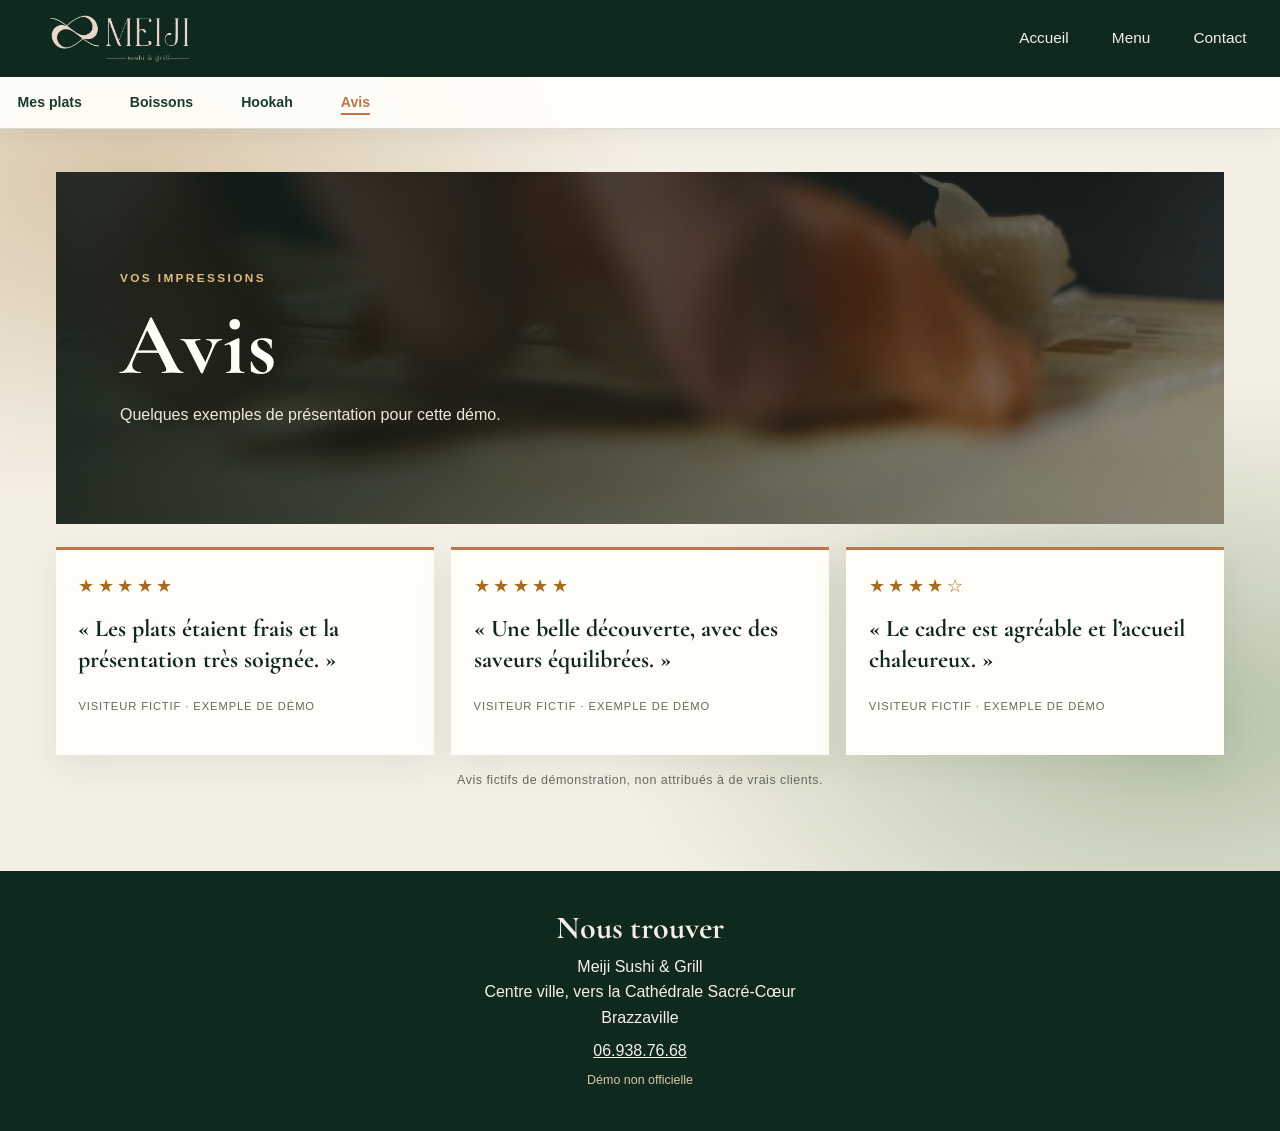
==== avis.html @ 59ed1500 "Réorganise le menu en pages mobiles" ====
<!doctype html>
<html lang="fr">
  <head>
    <meta charset="UTF-8" />
    <meta name="viewport" content="width=device-width, initial-scale=1.0" />
    <meta name="description" content="Exemples d’avis affichés sur la démo Meiji Sushi & Grill." />
    <meta name="robots" content="noindex, nofollow" />
    <title>
      Avis | Meiji Sushi &amp; Grill
    </title>
    <link rel="stylesheet" href="./assets/vendor/bootstrap.min.css" />
    <link rel="stylesheet" href="./css/style.css" />
  </head>
  <body>
    <header class="site-header">
      <a class="site-logo" href="./index.html" aria-label="Meiji Sushi &amp; Grill, accueil"><img src="./assets/img/meiji-logo.png" alt="Meiji Sushi &amp; Grill" /></a>
      <nav class="site-nav" aria-label="Navigation principale">
        <a href="./index.html">Accueil</a><a href="./menu.html" aria-current="page">Menu</a><a href="./index.html#contact">Contact</a>
      </nav>
    </header>
    <nav class="category-nav" aria-label="Rubriques du menu">
      <a href="./plats.html">Mes plats</a><a href="./boissons.html">Boissons</a><a href="./hookah.html">Hookah</a><a class="is-current" href="./avis.html" aria-current="page">Avis</a>
    </nav>
    <main class="page-shell">
      <header class="page-heading page-heading--reviews">
        <p class="eyebrow">
          Vos impressions
        </p>
        <h1>
          Avis
        </h1>
        <p>
          Quelques exemples de présentation pour cette démo.
        </p>
      </header>
      <section class="review-grid" aria-label="Exemples fictifs d’avis">
        <article class="review-card">
          <p class="review-stars" role="img" aria-label="5 étoiles sur 5">
            ★★★★★
          </p>
          <blockquote>
            « Les plats étaient frais et la présentation très soignée. »
          </blockquote>
          <p class="review-author">
            Visiteur fictif · Exemple de démo
          </p>
        </article>
        <article class="review-card">
          <p class="review-stars" role="img" aria-label="5 étoiles sur 5">
            ★★★★★
          </p>
          <blockquote>
            « Une belle découverte, avec des saveurs équilibrées. »
          </blockquote>
          <p class="review-author">
            Visiteur fictif · Exemple de démo
          </p>
        </article>
        <article class="review-card">
          <p class="review-stars" role="img" aria-label="4 étoiles sur 5">
            ★★★★☆
          </p>
          <blockquote>
            « Le cadre est agréable et l’accueil chaleureux. »
          </blockquote>
          <p class="review-author">
            Visiteur fictif · Exemple de démo
          </p>
        </article>
      </section>
      <p class="demo-note demo-note--center">
        Avis fictifs de démonstration, non attribués à de vrais clients.
      </p>
    </main>
    <footer class="site-footer">
      <div class="site-footer__content">
        <h2>
          Nous trouver
        </h2>
        <address>
          Meiji Sushi &amp; Grill<br />Centre ville, vers la Cathédrale Sacré-Cœur<br />Brazzaville
        </address>
        <p>
          <a href="tel:+242069387668">06.938.76.68</a>
        </p>
        <p class="site-footer__notice">
          Démo non officielle
        </p>
      </div>
    </footer>
  </body>
</html>
---- css/style.css ----
@font-face {
  font-family: "Cormorant Garamond";
  src: url("../assets/fonts/cormorant-garamond-latin-400-normal.woff2") format("woff2");
  font-style: normal;
  font-weight: 400;
  font-display: swap
}
@font-face {
  font-family: "Cormorant Garamond";
  src: url("../assets/fonts/cormorant-garamond-latin-700-normal.woff2") format("woff2");
  font-style: normal;
  font-weight: 700;
  font-display: swap
}
:root {
  --ink: #20241e;
  --forest: #183c2d;
  --forest-deep: #10291f;
  --cream: #f5f0e6;
  --paper: #fffdf8;
  --muted: #68695f;
  --copper: #bd754c;
  --line: #ded7c9
}
* {
  box-sizing: border-box
}
html {
  scroll-behavior: auto
}
body {
  margin: 0;
  color: var(--ink);
  background-color: var(--cream);
  background-image: radial-gradient(ellipse at 10% 20%,#d7c6aa 0,transparent 32%), radial-gradient(ellipse at 92% 80%,#b4c2a7 0,transparent 34%);
  background-attachment: fixed;
  font-family: Arial, sans-serif;
  line-height: 1.6
}
h1, h2, h3, p {
  margin: 0
}
h1, h2, h3 {
  font-family: "Cormorant Garamond", Georgia, serif;
  font-weight: 700;
  line-height: 1.05
}
h1 {
  font-size: clamp(2.8rem,10vw,5.5rem);
  letter-spacing: .015em
}
h2 {
  font-size: clamp(2rem,6vw,3.4rem)
}
h3 {
  font-size: clamp(1.55rem,4vw,2rem)
}
a {
  color: inherit
}
a:focus-visible, button:focus-visible {
  outline: 3px solid var(--copper);
  outline-offset: 4px
}
.site-header {
  display: flex;
  flex-direction: column;
  align-items: center;
  gap: .4rem;
  padding: .7rem 1rem;
  color: var(--cream);
  background: var(--forest-deep)
}
.site-logo {
  display: block;
  width: 9rem
}
.site-logo img {
  display: block;
  width: 100%;
  max-height: 3.2rem;
  object-fit: contain
}
.site-nav {
  display: flex;
  align-items: center;
  justify-content: center;
  gap: clamp(1rem,5vw,2.5rem)
}
.site-nav a {
  padding: .35rem .1rem;
  color: var(--cream);
  font-size: .9rem;
  text-decoration: none
}
.site-nav a:hover {
  color: #e1c28d
}
.category-nav {
  position: sticky;
  z-index: 20;
  top: 0;
  display: flex;
  gap: clamp(1.2rem,5vw,3rem);
  overflow-x: auto;
  padding: .9rem 1.1rem;
  border-bottom: 1px solid rgb(24 60 45 / 16%);
  background: rgb(255 253 248 / 96%);
  box-shadow: 0 7px 20px rgb(32 36 30 / 6%);
  scrollbar-width: thin
}
.category-nav a {
  flex: 0 0 auto;
  color: var(--forest);
  font-size: .88rem;
  font-weight: 700;
  text-decoration: none
}
.category-nav a:hover, .category-nav a.is-current {
  color: var(--copper);
  text-decoration: underline;
  text-decoration-thickness: 2px;
  text-underline-offset: .45em
}
.menu-home, .page-shell {
  width: min(76rem,100%);
  margin: auto;
  padding: 1.2rem 1rem 4rem
}
.menu-banner, .page-heading {
  position: relative;
  isolation: isolate;
  display: flex;
  min-height: 19rem;
  flex-direction: column;
  align-items: flex-start;
  justify-content: center;
  overflow: hidden;
  padding: clamp(1.5rem,6vw,4rem);
  color: var(--paper);
  background: var(--forest-deep)
}
.menu-banner:before, .page-heading--photo:before, .page-heading--drinks:before, .page-heading--reviews:before {
  position: absolute;
  z-index: -2;
  inset: 0;
  content: "";
  background-image: url("../assets/img/hero-sushi-poster.jpg");
  background-position: center 53%;
  background-size: cover
}
.menu-banner:after, .page-heading:after {
  position: absolute;
  z-index: -1;
  inset: 0;
  content: "";
  background: linear-gradient(90deg,rgb(11 25 19 / 86%),rgb(11 25 19 / 30%))
}
.menu-banner h1, .page-heading h1 {
  margin-block: .3rem .65rem
}
.menu-banner>p:not(.eyebrow), .page-heading>p:not(.eyebrow) {
  max-width: 37rem;
  color: #f0e9dc
}
.eyebrow {
  color: #dfbb83;
  font-size: .74rem;
  font-weight: 700;
  letter-spacing: .2em;
  text-transform: uppercase
}
.menu-banner .eyebrow, .page-heading .eyebrow {
  margin-bottom: .4rem
}
.demo-note {
  margin-top: 1rem;
  color: #f0dfc4;
  font-size: .78rem;
  letter-spacing: .04em
}
.category-grid {
  margin-top: 1rem
}
.category-card {
  position: relative;
  display: flex;
  min-height: 18rem;
  isolation: isolate;
  align-items: flex-end;
  overflow: hidden;
  color: var(--paper);
  background: var(--forest);
  text-decoration: none
}
.category-card>img {
  position: absolute;
  z-index: -2;
  inset: 0;
  width: 100%;
  height: 100%;
  object-fit: cover
}
.category-card__shade {
  position: absolute;
  z-index: -1;
  inset: 0;
  background: linear-gradient(0deg,rgb(12 22 17 / 88%),rgb(12 22 17 / 4%) 82%)
}
.category-card__content {
  display: flex;
  width: 100%;
  flex-direction: column;
  align-items: flex-start;
  padding: 1.3rem
}
.category-card__content strong {
  margin: .1rem 0;
  font-family: "Cormorant Garamond", Georgia, serif;
  font-size: 2.4rem;
  line-height: 1.05
}
.category-card__content>span:not(.category-card__index):not(.category-card__link) {
  color: #eee8dc;
  font-size: .9rem
}
.category-card__index {
  color: #e6c694;
  font-size: .68rem;
  font-weight: 700;
  letter-spacing: .17em
}
.category-card__link {
  margin-top: .9rem;
  padding-bottom: .2rem;
  border-bottom: 1px solid #d8b97e;
  font-size: .82rem;
  font-weight: 700
}
.category-card--hookah {
  background: radial-gradient(ellipse at 80% 15%,#956747,transparent 39%), linear-gradient(135deg,#1b4331,#10251e)
}
.category-card--hookah:before {
  position: absolute;
  z-index: -1;
  right: .5rem;
  bottom: -5.5rem;
  color: rgb(255 255 255 / 8%);
  content: "M";
  font-family: "Cormorant Garamond", Georgia, serif;
  font-size: 24rem;
  line-height: 1
}
.category-card--avis {
  background: linear-gradient(140deg,#7d503a,#402c25 70%)
}
.category-card__rating {
  position: absolute;
  top: 1rem;
  right: 1.1rem;
  color: #e3c17f;
  font-size: 1.5rem;
  letter-spacing: .18em
}
.page-heading {
  min-height: 17rem;
  margin: 1.5rem 0 1rem
}
.page-heading--drinks:before {
  background-image: url("../assets/img/boissons/cocktail-soleil.jpg");
  background-position: center 45%
}
.page-heading--reviews:before {
  background-position: center 75%
}
.page-heading--hookah {
  background: radial-gradient(ellipse at 75% 20%,#8b654a,transparent 40%), linear-gradient(125deg,#173b2c,#10291f)
}
.page-heading--hookah:after {
  background: linear-gradient(90deg,rgb(11 25 19 / 42%),rgb(11 25 19 / 7%))
}
.subcat-nav {
  position: sticky;
  z-index: 10;
  top: 3.1rem;
  display: flex;
  gap: .65rem;
  overflow-x: auto;
  padding: .7rem 0;
  background: rgb(245 240 230 / 96%)
}
.subcat-nav a {
  flex: 0 0 auto;
  padding: .5rem .75rem;
  border: 1px solid var(--line);
  color: var(--forest);
  font-size: .84rem;
  text-decoration: none
}
.subcat-nav a:hover {
  border-color: var(--forest);
  background: var(--paper)
}
.menu-section {
  margin: 2.6rem 0 3.3rem;
  scroll-margin-top: 7rem
}
.section-heading {
  display: flex;
  align-items: flex-end;
  justify-content: space-between;
  gap: .8rem;
  margin-bottom: 1rem;
  padding-bottom: .75rem;
  border-bottom: 1px solid var(--line)
}
.section-heading h2 {
  color: var(--forest)
}
.section-heading .eyebrow {
  white-space: nowrap
}
.review-grid {
  display: grid;
  grid-template-columns: 1fr;
  gap: 1rem
}
.dish-card {
  min-width: 0;
  overflow: hidden;
  border: 1px solid rgb(57 62 49 / 15%);
  background: var(--paper);
  box-shadow: 0 10px 30px rgb(44 38 28 / 7%)
}
.dish-card__copy {
  padding: 1.1rem 1.15rem 1.25rem
}
.dish-card__kicker {
  margin-bottom: .45rem;
  color: var(--copper);
  font-size: .68rem;
  font-weight: 700;
  letter-spacing: .15em;
  text-transform: uppercase
}
.dish-card__title {
  display: flex;
  align-items: baseline;
  justify-content: space-between;
  gap: .6rem
}
.dish-card__title h2 {
  color: var(--forest);
  font-size: clamp(1.6rem,5vw,2.2rem)
}
.dish-card__title h3 {
  min-width: 0;
  color: var(--forest)
}
.price {
  flex: 0 0 auto;
  color: var(--copper);
  font-size: .76rem;
  font-weight: 700;
  text-align: right
}
.dish-card__copy>p:not(.dish-card__kicker) {
  margin-top: .55rem
}
.ingredients {
  color: var(--muted);
  font-size: .86rem
}
.dish-preview {
  position: relative;
  display: block;
  width: 100%;
  padding: 0;
  overflow: hidden;
  border: 0;
  background: #ddd9cf;
  cursor: pointer;
  text-align: left
}
.dish-preview img {
  display: block;
  width: 100%;
  height: clamp(16rem,66vw,25rem);
  object-fit: cover
}
.dish-preview>span {
  position: absolute;
  right: .9rem;
  bottom: .9rem;
  padding: .58rem .85rem;
  border: 1px solid rgb(255 255 255 / 72%);
  color: var(--ink);
  background: var(--paper);
  font-size: .8rem;
  font-weight: 700
}
model-viewer {
  display: block;
  width: 100%;
  height: clamp(18rem,66vw,25rem);
  background: #e8e8e0
}
.viewer-retour {
  margin: .8rem 1rem 0;
  padding: .5rem .75rem;
  border: 1px solid var(--forest);
  background: transparent;
  color: var(--forest);
  cursor: pointer
}
.drink-card .dish-preview img, .drink-card model-viewer {
  height: clamp(24rem,95vw,37rem);
  object-position: center 58%
}
.editorial-panel {
  position: relative;
  margin-top: 1.3rem;
  padding: clamp(1.5rem,6vw,3rem);
  border-left: 3px solid var(--copper);
  color: var(--paper);
  background: linear-gradient(120deg,var(--forest),var(--forest-deep))
}
.editorial-panel h2 {
  margin: .3rem 0 .6rem
}
.editorial-panel>p:not(.eyebrow):not(.demo-note) {
  max-width: 42rem;
  color: #eee8dc
}
.review-grid {
  margin-top: 1.4rem
}
.review-card {
  position: relative;
  min-height: 13rem;
  padding: 1.4rem;
  border-top: 3px solid var(--copper);
  background: var(--paper);
  box-shadow: 0 12px 32px rgb(44 38 28 / 8%)
}
.review-stars {
  margin-bottom: .8rem;
  color: #a86a20;
  font-size: 1.1rem;
  letter-spacing: .2em
}
.review-card blockquote {
  margin: 0;
  color: var(--forest-deep);
  font-family: "Cormorant Garamond", Georgia, serif;
  font-size: 1.5rem;
  font-weight: 700;
  line-height: 1.3
}
.review-author {
  margin-top: 1.4rem;
  color: var(--muted);
  font-size: .7rem;
  letter-spacing: .08em;
  text-transform: uppercase
}
.demo-note--center {
  color: var(--muted);
  text-align: center
}
.site-footer {
  margin-top: 1rem;
  padding: 2.5rem 1rem;
  color: var(--cream);
  background: var(--forest-deep);
  text-align: center
}
.site-footer__content {
  width: min(50rem,100%);
  margin-inline: auto
}
.site-footer h2 {
  margin-bottom: .6rem;
  font-size: 2rem
}
.site-footer address {
  font-style: normal
}
.site-footer p {
  margin-top: .45rem
}
.site-footer a {
  color: var(--cream)
}
.site-footer__notice {
  color: #d9c7a5;
  font-size: .78rem
}
[hidden] {
  display: none!important
}
@media(min-width:42rem) {
  .site-header {
    flex-direction: row;
    justify-content: space-between;
    padding: .8rem max(1.5rem,calc((100% - 76rem)/2))
  }
  .site-logo {
    width: 11rem
  }
  .site-nav a {
    font-size: .96rem
  }
  .menu-home, .page-shell {
    padding-inline: 1.5rem
  }
  .menu-banner {
    min-height: 23rem
  }
  .category-grid {
    margin-top: 1.1rem
  }
  .category-card {
    min-height: 21rem
  }
  .review-grid {
    grid-template-columns: repeat(2,minmax(0,1fr));
    gap: 1.1rem
  }
}
@media(min-width:68rem) {
  .category-card {
    min-height: 27rem
  }
  .review-grid {
    grid-template-columns: repeat(3,minmax(0,1fr))
  }
  .page-heading {
    min-height: 22rem
  }
}
@media(prefers-reduced-motion:reduce) {
  *, *: : before, *: : after {
    scroll-behavior: auto!important;
    transition-duration: .01ms!important
  }
}
/* Accueil avec photo et vidéo en plein écran */
.hero {
  position: relative;
  isolation: isolate;
  display: grid;
  min-height: clamp(34rem,82svh,56rem);
  place-items: center;
  overflow: hidden;
  color: var(--paper);
  background: #121510 url("../assets/img/hero-sushi-poster.jpg") center/cover;
  text-align: center
}
.hero__video, .hero__shade {
  position: absolute;
  z-index: -1;
  inset: 0;
  width: 100%;
  height: 100%
}
.hero__video {
  object-fit: cover
}
.hero__shade {
  z-index: 0;
  background: rgb(0 0 0 / 48%)
}
.hero__content {
  position: relative;
  z-index: 1;
  width: min(52rem,100%);
  padding: 3rem 1rem;
  text-shadow: 0 2px 16px rgb(0 0 0 / 45%)
}
.hero__eyebrow {
  margin-bottom: .5rem;
  font-size: clamp(.8rem,2vw,1.1rem);
  letter-spacing: .2em;
  text-transform: uppercase
}
.hero h1 {
  line-height: 0
}
.hero h1 img {
  display: block;
  width: clamp(18rem,56vw,36rem);
  max-width: 100%;
  height: auto;
  margin-inline: auto
}
.hero__subtitle {
  margin-top: .5rem;
  font-size: clamp(1.2rem,3vw,2rem);
  letter-spacing: .2em;
  text-transform: uppercase
}
.hero__actions {
  display: flex;
  flex-wrap: wrap;
  justify-content: center;
  gap: .6rem;
  margin-top: 2.2rem
}
.hero__button {
  display: inline-flex;
  min-height: 3.25rem;
  align-items: center;
  justify-content: center;
  padding: .75rem clamp(1rem,3vw,2rem);
  border: 1px solid var(--paper);
  border-radius: .2rem;
  font-weight: 700;
  letter-spacing: .06em;
  text-decoration: none;
  text-transform: uppercase
}
.hero__button--primary {
  color: var(--ink);
  background: var(--paper)
}
.hero__button--secondary {
  color: var(--paper);
  background: rgb(0 0 0 / 18%)
}
.hero a:focus-visible, .site-header a:focus-visible, .site-footer a:focus-visible {
  outline-color: var(--paper)
}
@media(prefers-reduced-motion:reduce) {
  .hero__video {
    display: none
  }
}
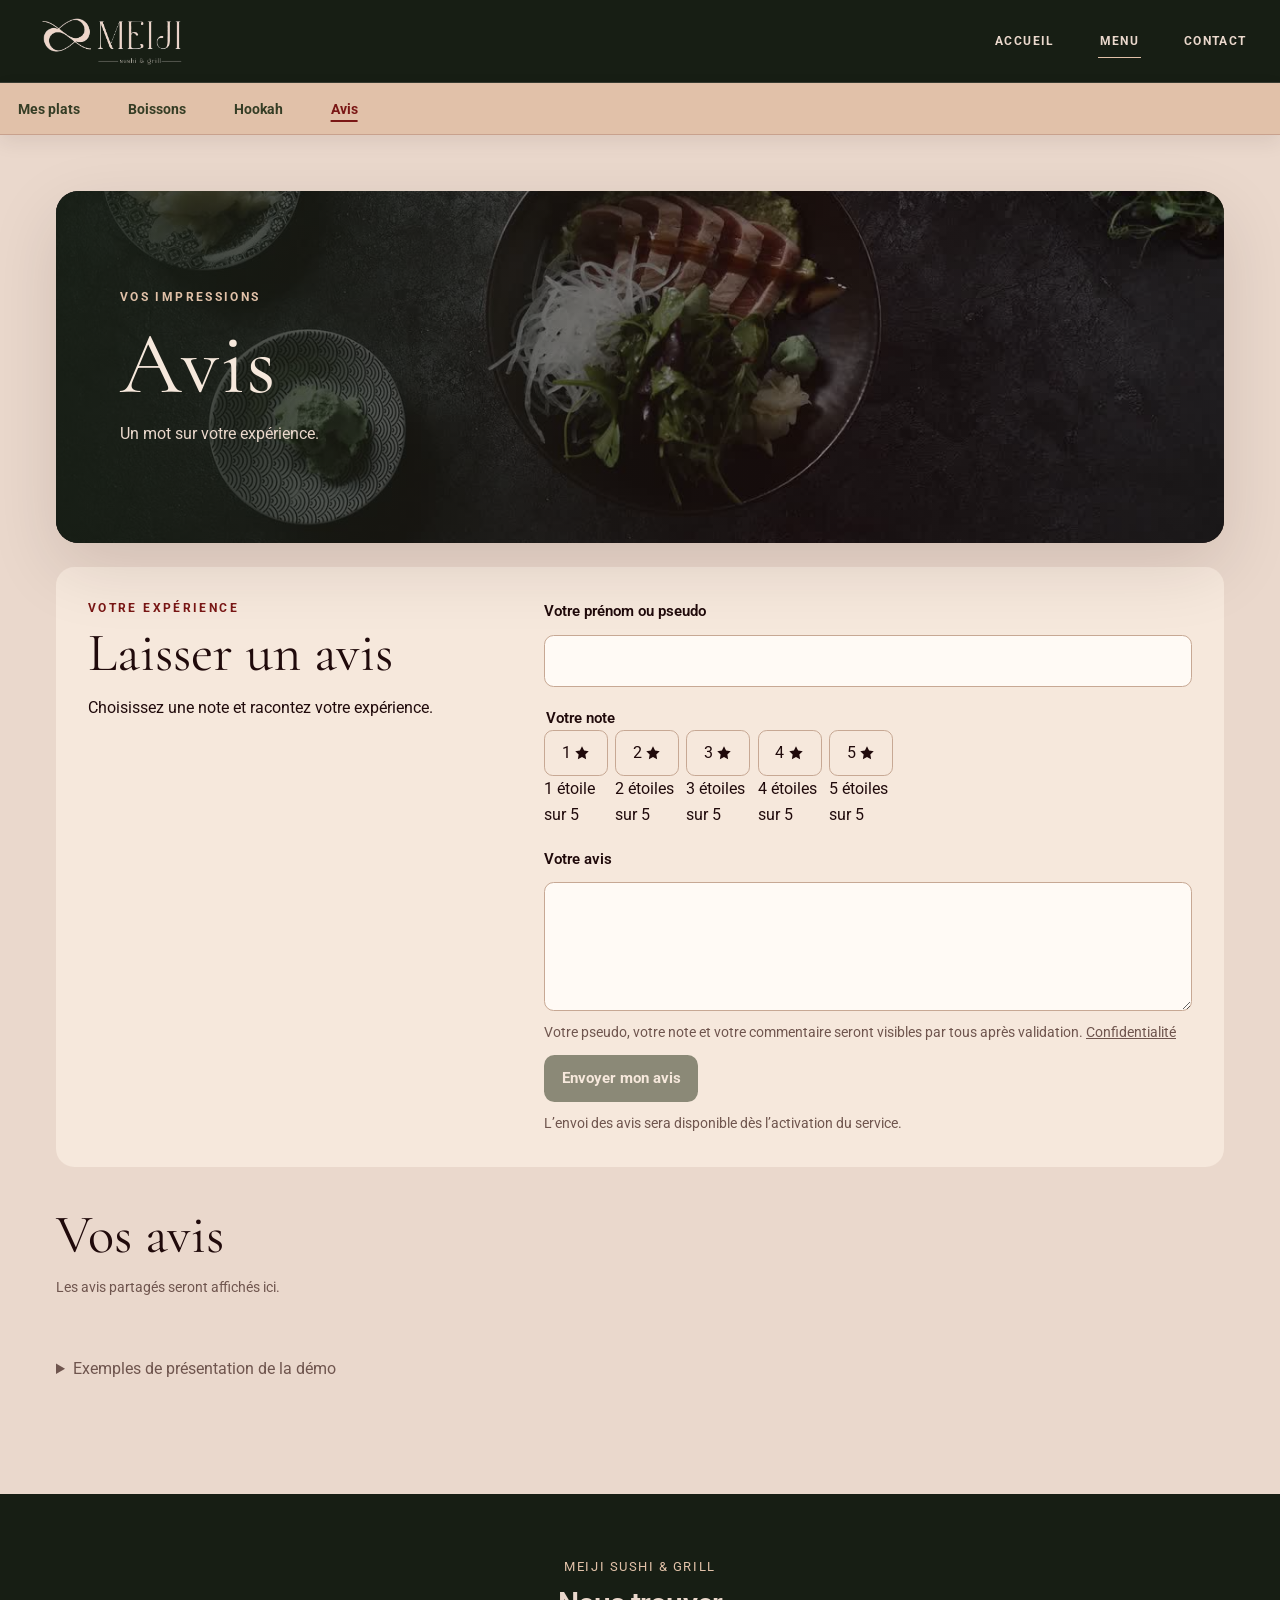
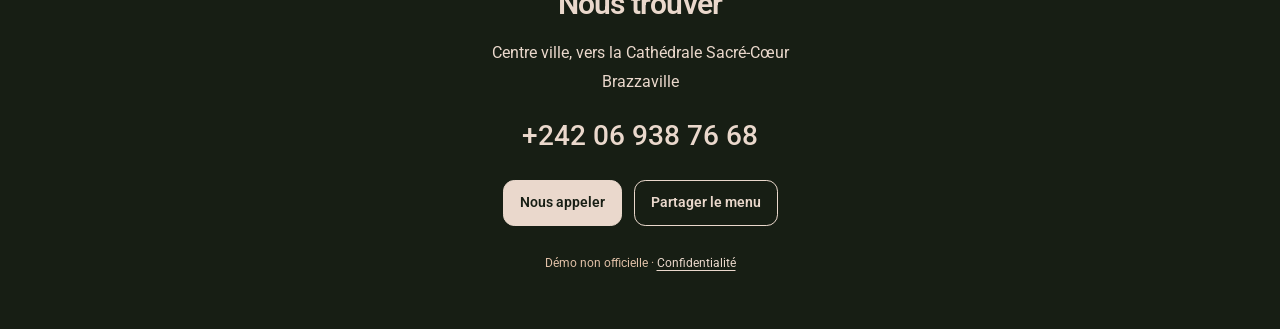
==== commit f87af08c: "Ameliore le menu mobile, le contact et la realite augmentee" ====
--- a/avis.html
+++ b/avis.html
@@ -3,13 +3,16 @@
   <head>
     <meta charset="UTF-8" />
     <meta name="viewport" content="width=device-width, initial-scale=1.0" />
-    <meta name="description" content="Exemples d’avis affichés sur la démo Meiji Sushi & Grill." />
+    <meta name="description" content="Partagez votre avis sur la démo Meiji Sushi & Grill." />
     <meta name="robots" content="noindex, nofollow" />
     <title>
       Avis | Meiji Sushi &amp; Grill
     </title>
     <link rel="stylesheet" href="./assets/vendor/bootstrap.min.css" />
     <link rel="stylesheet" href="./css/style.css" />
+      <link rel="stylesheet" href="./css/refinements.css">
+    <script type="module" src="./assets/js/site.js"></script>
+      <script type="module" src="./assets/js/reviews.js"></script>
   </head>
   <body>
     <header class="site-header">
@@ -30,9 +33,31 @@
           Avis
         </h1>
         <p>
-          Quelques exemples de présentation pour cette démo.
+          Un mot sur votre expérience.
         </p>
       </header>
+<section class="review-compose" aria-labelledby="review-title">
+        <div><p class="eyebrow">Votre expérience</p><h2 id="review-title">Laisser un avis</h2>
+        <p>Choisissez une note et racontez votre expérience.</p></div>
+        <form id="review-form" aria-describedby="review-notice">
+          <label for="review-name">Votre prénom ou pseudo</label>
+          <input id="review-name" name="display_name" autocomplete="nickname" minlength="2" maxlength="60" required>
+          <fieldset class="rating-field"><legend>Votre note</legend><div class="rating-options">
+          <label class="rating-option"><input type="radio" name="rating" value="1" required><span aria-hidden="true">1 <svg viewBox="0 0 24 24"><path d="m12 2 3.1 6.3 7 .9-5.1 5 1.2 7-6.2-3.3-6.2 3.3 1.2-7-5.1-5 7-.9Z"/></svg></span><span class="visually-hidden">1 étoile sur 5</span></label><label class="rating-option"><input type="radio" name="rating" value="2" required><span aria-hidden="true">2 <svg viewBox="0 0 24 24"><path d="m12 2 3.1 6.3 7 .9-5.1 5 1.2 7-6.2-3.3-6.2 3.3 1.2-7-5.1-5 7-.9Z"/></svg></span><span class="visually-hidden">2 étoiles sur 5</span></label><label class="rating-option"><input type="radio" name="rating" value="3" required><span aria-hidden="true">3 <svg viewBox="0 0 24 24"><path d="m12 2 3.1 6.3 7 .9-5.1 5 1.2 7-6.2-3.3-6.2 3.3 1.2-7-5.1-5 7-.9Z"/></svg></span><span class="visually-hidden">3 étoiles sur 5</span></label><label class="rating-option"><input type="radio" name="rating" value="4" required><span aria-hidden="true">4 <svg viewBox="0 0 24 24"><path d="m12 2 3.1 6.3 7 .9-5.1 5 1.2 7-6.2-3.3-6.2 3.3 1.2-7-5.1-5 7-.9Z"/></svg></span><span class="visually-hidden">4 étoiles sur 5</span></label><label class="rating-option"><input type="radio" name="rating" value="5" required><span aria-hidden="true">5 <svg viewBox="0 0 24 24"><path d="m12 2 3.1 6.3 7 .9-5.1 5 1.2 7-6.2-3.3-6.2 3.3 1.2-7-5.1-5 7-.9Z"/></svg></span><span class="visually-hidden">5 étoiles sur 5</span></label>
+          </div></fieldset>
+          <label for="review-comment">Votre avis</label>
+          <textarea id="review-comment" name="comment" rows="4" minlength="10" maxlength="1200" required></textarea>
+          <p id="review-notice" class="form-note">Votre pseudo, votre note et votre commentaire seront visibles par tous après validation. <a href="./confidentialite.html">Confidentialité</a></p>
+          <button class="form-submit" type="submit" disabled>Envoyer mon avis</button>
+          <p id="review-status" role="status">L’envoi des avis sera disponible dès l’activation du service.</p>
+        </form>
+      </section>
+      <section class="visitor-reviews" aria-labelledby="visitor-reviews-title">
+        <h2 id="visitor-reviews-title">Vos avis</h2>
+        <p id="reviews-state" role="status">Les avis partagés seront affichés ici.</p>
+        <div class="review-grid" id="visitor-reviews"></div>
+      </section>
+      <details class="review-examples"><summary>Exemples de présentation de la démo</summary>
       <section class="review-grid" aria-label="Exemples fictifs d’avis">
         <article class="review-card">
           <p class="review-stars" role="img" aria-label="5 étoiles sur 5">
@@ -71,21 +96,20 @@
       <p class="demo-note demo-note--center">
         Avis fictifs de démonstration, non attribués à de vrais clients.
       </p>
+      </details>
     </main>
-    <footer class="site-footer">
+    <footer class="site-footer" id="contact">
       <div class="site-footer__content">
-        <h2>
-          Nous trouver
-        </h2>
-        <address>
-          Meiji Sushi &amp; Grill<br />Centre ville, vers la Cathédrale Sacré-Cœur<br />Brazzaville
-        </address>
-        <p>
-          <a href="tel:+242069387668">06.938.76.68</a>
-        </p>
-        <p class="site-footer__notice">
-          Démo non officielle
-        </p>
+        <p class="contact-eyebrow">Meiji Sushi &amp; Grill</p>
+        <h2>Nous trouver</h2>
+        <address>Centre ville, vers la Cathédrale Sacré-Cœur<br>Brazzaville</address>
+        <a class="contact-phone" href="tel:+242069387668">+242 06 938 76 68</a>
+        <div class="contact-actions">
+          <a class="contact-button" href="tel:+242069387668">Nous appeler</a>
+          <button class="contact-button contact-button--outline" type="button" data-share-menu>Partager le menu</button>
+        </div>
+        <p class="share-feedback" data-share-feedback role="status"></p>
+        <p class="site-footer__notice">Démo non officielle · <a href="./confidentialite.html">Confidentialité</a></p>
       </div>
     </footer>
   </body>
--- a/css/style.css
+++ b/css/style.css
@@ -1,3 +1,10 @@
+@font-face {
+  font-family: "Roboto";
+  src: url("../assets/fonts/Roboto-Variable.ttf") format("truetype");
+  font-style: normal;
+  font-weight: 100 900;
+  font-display: swap
+}
 @font-face {
   font-family: "Cormorant Garamond";
   src: url("../assets/fonts/cormorant-garamond-latin-400-normal.woff2") format("woff2");
@@ -13,14 +20,23 @@
   font-display: swap
 }
 :root {
-  --ink: #20241e;
-  --forest: #183c2d;
-  --forest-deep: #10291f;
-  --cream: #f5f0e6;
-  --paper: #fffdf8;
-  --muted: #68695f;
-  --copper: #bd754c;
-  --line: #ded7c9
+  --ink: #200a0b;
+  --burgundy: #5b1213;
+  --forest: #353d25;
+  --forest-deep: #200a0b;
+  --forest-night: #171e14;
+  --cream: #ead8cc;
+  --paper: #f6e8dc;
+  --sand: #e1c1a8;
+  --rose: #e8cbb8;
+  --muted: #6f554e;
+  --copper: #d36432;
+  --garnet: #7a1715;
+  --moss: #232819;
+  --plum: #3b1112;
+  --black-forest: #0c0f0a;
+  --line: #c7a894;
+  --focus: #d36432
 }
 * {
   box-sizing: border-box
@@ -32,17 +48,18 @@
   margin: 0;
   color: var(--ink);
   background-color: var(--cream);
-  background-image: radial-gradient(ellipse at 10% 20%,#d7c6aa 0,transparent 32%), radial-gradient(ellipse at 92% 80%,#b4c2a7 0,transparent 34%);
+  background-image: radial-gradient(ellipse at 10% 20%,rgb(225 193 168 / 58%) 0,transparent 34%), repeating-radial-gradient(ellipse at 50% 0%,transparent 0 9px,rgb(91 18 19 / 3%) 10px 11px,transparent 12px 23px);
+  background-size: auto, 84px 54px;
   background-attachment: fixed;
-  font-family: Arial, sans-serif;
+  font-family: "Roboto", Arial, sans-serif;
   line-height: 1.6
 }
 h1, h2, h3, p {
   margin: 0
 }
 h1, h2, h3 {
-  font-family: "Cormorant Garamond", Georgia, serif;
-  font-weight: 700;
+  font-family: "Wanoquin", "Cormorant Garamond", Georgia, serif;
+  font-weight: 400;
   line-height: 1.05
 }
 h1 {
@@ -59,7 +76,7 @@
   color: inherit
 }
 a:focus-visible, button:focus-visible {
-  outline: 3px solid var(--copper);
+  outline: 3px solid var(--focus);
   outline-offset: 4px
 }
 .site-header {
@@ -94,7 +111,7 @@
   text-decoration: none
 }
 .site-nav a:hover {
-  color: #e1c28d
+  color: var(--copper)
 }
 .category-nav {
   position: sticky;
@@ -104,9 +121,9 @@
   gap: clamp(1.2rem,5vw,3rem);
   overflow-x: auto;
   padding: .9rem 1.1rem;
-  border-bottom: 1px solid rgb(24 60 45 / 16%);
-  background: rgb(255 253 248 / 96%);
-  box-shadow: 0 7px 20px rgb(32 36 30 / 6%);
+  border-bottom: 1px solid rgb(91 18 19 / 18%);
+  background: rgb(225 193 168 / 97%);
+  box-shadow: 0 7px 20px rgb(32 10 11 / 8%);
   scrollbar-width: thin
 }
 .category-nav a {
@@ -117,7 +134,7 @@
   text-decoration: none
 }
 .category-nav a:hover, .category-nav a.is-current {
-  color: var(--copper);
+  color: var(--garnet);
   text-decoration: underline;
   text-decoration-thickness: 2px;
   text-underline-offset: .45em
@@ -154,17 +171,17 @@
   z-index: -1;
   inset: 0;
   content: "";
-  background: linear-gradient(90deg,rgb(11 25 19 / 86%),rgb(11 25 19 / 30%))
+  background: linear-gradient(90deg,rgb(32 10 11 / 86%),rgb(32 10 11 / 30%))
 }
 .menu-banner h1, .page-heading h1 {
   margin-block: .3rem .65rem
 }
 .menu-banner>p:not(.eyebrow), .page-heading>p:not(.eyebrow) {
   max-width: 37rem;
-  color: #f0e9dc
+  color: var(--cream)
 }
 .eyebrow {
-  color: #dfbb83;
+  color: var(--sand);
   font-size: .74rem;
   font-weight: 700;
   letter-spacing: .2em;
@@ -175,7 +192,7 @@
 }
 .demo-note {
   margin-top: 1rem;
-  color: #f0dfc4;
+  color: var(--cream);
   font-size: .78rem;
   letter-spacing: .04em
 }
@@ -189,6 +206,7 @@
   isolation: isolate;
   align-items: flex-end;
   overflow: hidden;
+  border-radius: .7rem;
   color: var(--paper);
   background: var(--forest);
   text-decoration: none
@@ -205,7 +223,7 @@
   position: absolute;
   z-index: -1;
   inset: 0;
-  background: linear-gradient(0deg,rgb(12 22 17 / 88%),rgb(12 22 17 / 4%) 82%)
+  background: linear-gradient(0deg,rgb(32 10 11 / 88%),rgb(32 10 11 / 8%) 82%)
 }
 .category-card__content {
   display: flex;
@@ -216,16 +234,17 @@
 }
 .category-card__content strong {
   margin: .1rem 0;
-  font-family: "Cormorant Garamond", Georgia, serif;
+  font-family: "Wanoquin", "Cormorant Garamond", Georgia, serif;
+  font-weight: 400;
   font-size: 2.4rem;
   line-height: 1.05
 }
 .category-card__content>span:not(.category-card__index):not(.category-card__link) {
-  color: #eee8dc;
+  color: var(--cream);
   font-size: .9rem
 }
 .category-card__index {
-  color: #e6c694;
+  color: var(--sand);
   font-size: .68rem;
   font-weight: 700;
   letter-spacing: .17em
@@ -233,12 +252,12 @@
 .category-card__link {
   margin-top: .9rem;
   padding-bottom: .2rem;
-  border-bottom: 1px solid #d8b97e;
+  border-bottom: 1px solid var(--sand);
   font-size: .82rem;
   font-weight: 700
 }
 .category-card--hookah {
-  background: radial-gradient(ellipse at 80% 15%,#956747,transparent 39%), linear-gradient(135deg,#1b4331,#10251e)
+  background: radial-gradient(ellipse at 80% 15%,rgb(211 100 50 / 25%),transparent 39%), repeating-radial-gradient(ellipse at 50% 0%,transparent 0 9px,rgb(234 216 204 / 6%) 10px 11px,transparent 12px 23px), linear-gradient(135deg,#353d25,#171e14)
 }
 .category-card--hookah:before {
   position: absolute;
@@ -247,18 +266,18 @@
   bottom: -5.5rem;
   color: rgb(255 255 255 / 8%);
   content: "M";
-  font-family: "Cormorant Garamond", Georgia, serif;
+  font-family: "Wanoquin", "Cormorant Garamond", Georgia, serif;
   font-size: 24rem;
   line-height: 1
 }
 .category-card--avis {
-  background: linear-gradient(140deg,#7d503a,#402c25 70%)
+  background: linear-gradient(140deg,#5b1213,#200a0b 70%)
 }
 .category-card__rating {
   position: absolute;
   top: 1rem;
   right: 1.1rem;
-  color: #e3c17f;
+  color: var(--garnet);
   font-size: 1.5rem;
   letter-spacing: .18em
 }
@@ -274,10 +293,10 @@
   background-position: center 75%
 }
 .page-heading--hookah {
-  background: radial-gradient(ellipse at 75% 20%,#8b654a,transparent 40%), linear-gradient(125deg,#173b2c,#10291f)
+  background: radial-gradient(ellipse at 75% 20%,rgb(211 100 50 / 22%),transparent 40%), repeating-radial-gradient(ellipse at 50% 0%,transparent 0 9px,rgb(234 216 204 / 6%) 10px 11px,transparent 12px 23px), linear-gradient(125deg,#353d25,#171e14)
 }
 .page-heading--hookah:after {
-  background: linear-gradient(90deg,rgb(11 25 19 / 42%),rgb(11 25 19 / 7%))
+  background: linear-gradient(90deg,rgb(32 10 11 / 48%),rgb(32 10 11 / 12%))
 }
 .subcat-nav {
   position: sticky;
@@ -287,19 +306,33 @@
   gap: .65rem;
   overflow-x: auto;
   padding: .7rem 0;
-  background: rgb(245 240 230 / 96%)
-}
-.subcat-nav a {
+  background: rgb(234 216 204 / 97%)
+}
+.subcat-nav button {
   flex: 0 0 auto;
   padding: .5rem .75rem;
   border: 1px solid var(--line);
   color: var(--forest);
+  border-radius: .7rem;
+  background: var(--paper);
+  font: inherit;
   font-size: .84rem;
+  cursor: pointer;
   text-decoration: none
 }
-.subcat-nav a:hover {
+.subcat-nav button:hover {
   border-color: var(--forest);
   background: var(--paper)
+}
+.subcat-nav button[aria-selected="true"] {
+  border-color: var(--forest);
+  background: var(--forest);
+  color: var(--paper);
+  font-weight: 700
+}
+.subcat-nav button:focus-visible {
+  outline: 3px solid var(--focus);
+  outline-offset: -3px
 }
 .menu-section {
   margin: 2.6rem 0 3.3rem;
@@ -328,16 +361,17 @@
 .dish-card {
   min-width: 0;
   overflow: hidden;
-  border: 1px solid rgb(57 62 49 / 15%);
+  border: 1px solid rgb(32 10 11 / 14%);
+  border-radius: .7rem;
   background: var(--paper);
-  box-shadow: 0 10px 30px rgb(44 38 28 / 7%)
+  box-shadow: 0 10px 30px rgb(32 10 11 / 8%)
 }
 .dish-card__copy {
   padding: 1.1rem 1.15rem 1.25rem
 }
 .dish-card__kicker {
   margin-bottom: .45rem;
-  color: var(--copper);
+  color: var(--garnet);
   font-size: .68rem;
   font-weight: 700;
   letter-spacing: .15em;
@@ -359,7 +393,7 @@
 }
 .price {
   flex: 0 0 auto;
-  color: var(--copper);
+  color: var(--garnet);
   font-size: .76rem;
   font-weight: 700;
   text-align: right
@@ -378,7 +412,7 @@
   padding: 0;
   overflow: hidden;
   border: 0;
-  background: #ddd9cf;
+  background: var(--sand);
   cursor: pointer;
   text-align: left
 }
@@ -403,7 +437,7 @@
   display: block;
   width: 100%;
   height: clamp(18rem,66vw,25rem);
-  background: #e8e8e0
+  background: var(--rose)
 }
 .viewer-retour {
   margin: .8rem 1rem 0;
@@ -422,15 +456,16 @@
   margin-top: 1.3rem;
   padding: clamp(1.5rem,6vw,3rem);
   border-left: 3px solid var(--copper);
+  border-radius: .65rem;
   color: var(--paper);
-  background: linear-gradient(120deg,var(--forest),var(--forest-deep))
+  background: linear-gradient(120deg,var(--forest),var(--forest-night))
 }
 .editorial-panel h2 {
   margin: .3rem 0 .6rem
 }
 .editorial-panel>p:not(.eyebrow):not(.demo-note) {
   max-width: 42rem;
-  color: #eee8dc
+  color: var(--cream)
 }
 .review-grid {
   margin-top: 1.4rem
@@ -440,21 +475,22 @@
   min-height: 13rem;
   padding: 1.4rem;
   border-top: 3px solid var(--copper);
+  border-radius: .65rem;
   background: var(--paper);
-  box-shadow: 0 12px 32px rgb(44 38 28 / 8%)
+  box-shadow: 0 12px 32px rgb(32 10 11 / 9%)
 }
 .review-stars {
   margin-bottom: .8rem;
-  color: #a86a20;
+  color: var(--garnet);
   font-size: 1.1rem;
   letter-spacing: .2em
 }
 .review-card blockquote {
   margin: 0;
   color: var(--forest-deep);
-  font-family: "Cormorant Garamond", Georgia, serif;
+  font-family: "Wanoquin", "Cormorant Garamond", Georgia, serif;
   font-size: 1.5rem;
-  font-weight: 700;
+  font-weight: 400;
   line-height: 1.3
 }
 .review-author {
@@ -493,7 +529,7 @@
   color: var(--cream)
 }
 .site-footer__notice {
-  color: #d9c7a5;
+  color: var(--sand);
   font-size: .78rem
 }
 [hidden] {
@@ -540,7 +576,7 @@
   }
 }
 @media(prefers-reduced-motion:reduce) {
-  *, *: : before, *: : after {
+  *, *::before, *::after {
     scroll-behavior: auto!important;
     transition-duration: .01ms!important
   }
@@ -554,7 +590,7 @@
   place-items: center;
   overflow: hidden;
   color: var(--paper);
-  background: #121510 url("../assets/img/hero-sushi-poster.jpg") center/cover;
+  background: var(--forest-deep) url("../assets/img/hero-sushi-poster.jpg") center/cover;
   text-align: center
 }
 .hero__video, .hero__shade {
@@ -569,7 +605,7 @@
 }
 .hero__shade {
   z-index: 0;
-  background: rgb(0 0 0 / 48%)
+  background: rgb(32 10 11 / 55%)
 }
 .hero__content {
   position: relative;
@@ -636,3 +672,244 @@
     display: none
   }
 }
+
+/* Direction artistique Meiji : motifs SVG façon Haikei, composition éditoriale. */
+body {
+  background-color: var(--cream);
+  background-image: url("../assets/img/meiji-waves.svg");
+  background-repeat: repeat-x;
+  background-position: center bottom;
+  background-size: min(100%, 90rem) 18rem;
+  background-attachment: scroll
+}
+.site-header {
+  min-height: 5.2rem;
+  padding-block: .9rem;
+  border-bottom: 1px solid rgb(234 216 204 / 16%);
+  background: var(--forest-night)
+}
+.site-logo {
+  width: 10rem
+}
+.site-nav {
+  gap: clamp(1.1rem, 3.5vw, 2.6rem)
+}
+.site-nav a {
+  position: relative;
+  padding-block: .65rem;
+  font-size: .78rem;
+  font-weight: 700;
+  letter-spacing: .11em;
+  text-transform: uppercase
+}
+.site-nav a[aria-current="page"]::after {
+  position: absolute;
+  right: 0;
+  bottom: .2rem;
+  left: 0;
+  height: 1px;
+  background: var(--sand);
+  content: ""
+}
+.hero {
+  min-height: min(48rem, calc(100svh - 5.2rem));
+  min-height: clamp(38rem, 88svh, 54rem);
+  background-position: center 56%
+}
+.hero__shade {
+  background: radial-gradient(ellipse at 74% 20%, rgb(211 100 50 / 19%), transparent 36%), radial-gradient(ellipse at 12% 68%, rgb(234 216 204 / 9%), transparent 40%), linear-gradient(90deg, rgb(23 30 20 / 72%), rgb(32 10 11 / 28%) 58%, rgb(32 10 11 / 18%)), linear-gradient(0deg, rgb(23 30 20 / 28%), transparent 44%)
+}
+.hero__content {
+  width: min(62rem, 100%);
+  padding-inline: clamp(1.2rem, 6vw, 5rem)
+}
+.hero__eyebrow {
+  display: inline-block;
+  margin-bottom: 1.15rem;
+  padding: .5rem .8rem;
+  border: 1px solid rgb(234 216 204 / 45%);
+  color: var(--cream);
+  font-size: .72rem;
+  letter-spacing: .22em
+}
+.hero h1 img {
+  width: clamp(19rem, 51vw, 39rem);
+  filter: drop-shadow(0 12px 30px rgb(0 0 0 / 22%))
+}
+.hero__subtitle {
+  margin-top: 1rem;
+  color: var(--cream);
+  font-family: "Cormorant Garamond", Georgia, serif;
+  font-size: clamp(1.25rem, 3.2vw, 2.15rem);
+  font-weight: 400;
+  letter-spacing: .24em
+}
+.hero__actions {
+  gap: .8rem;
+  margin-top: clamp(1.8rem, 5vh, 3rem)
+}
+.hero__button {
+  min-height: 3.45rem;
+  padding-inline: clamp(1.1rem, 2.8vw, 2.1rem);
+  border-radius: .8rem;
+  font-size: .78rem;
+  letter-spacing: .11em
+}
+.hero__button--primary {
+  border-color: var(--cream);
+  background: var(--cream)
+}
+.hero__button--secondary {
+  border-color: rgb(234 216 204 / 70%);
+  background: rgb(23 30 20 / 28%)
+}
+.menu-home, .page-shell {
+  padding-top: clamp(1.5rem, 4vw, 3rem)
+}
+.menu-banner, .page-heading {
+  min-height: 22rem;
+  border-radius: 1.4rem;
+  box-shadow: 0 24px 70px rgb(32 10 11 / 12%)
+}
+.menu-banner:after, .page-heading:after {
+  background: linear-gradient(90deg, rgb(23 30 20 / 88%), rgb(32 10 11 / 45%) 65%, rgb(32 10 11 / 24%))
+}
+.category-grid {
+  --bs-gutter-x: 1rem;
+  --bs-gutter-y: 1rem;
+  margin-top: 1.25rem
+}
+.category-card {
+  min-height: 23rem;
+  border: 1px solid rgb(32 10 11 / 12%);
+  border-radius: 1.15rem;
+  box-shadow: 0 16px 40px rgb(32 10 11 / 11%);
+  isolation: isolate
+}
+.category-card > img {
+  transition: none
+}
+.category-card__shade {
+  background: linear-gradient(0deg, rgb(23 30 20 / 94%), rgb(32 10 11 / 8%) 75%)
+}
+.category-card__content {
+  padding: clamp(1.25rem, 2.5vw, 1.8rem)
+}
+.category-card__content strong {
+  margin-block: .4rem .55rem;
+  font-size: clamp(2rem, 3vw, 2.7rem)
+}
+.category-card__link {
+  display: inline-block;
+  margin-top: 1.2rem;
+  color: var(--cream);
+  letter-spacing: .06em
+}
+.category-card--hookah::before {
+  right: -1.5rem;
+  bottom: -7rem;
+  color: rgb(234 216 204 / 9%)
+}
+.category-card__rating {
+  z-index: 1;
+  color: var(--sand);
+  text-shadow: 0 2px 18px rgb(0 0 0 / 40%)
+}
+.page-heading {
+  margin-top: .5rem
+}
+.section-heading {
+  margin-top: 2.4rem;
+  border-bottom-color: rgb(91 18 19 / 28%)
+}
+.dish-card, .review-card {
+  border-color: rgb(32 10 11 / 12%);
+  border-radius: 1.15rem;
+  box-shadow: 0 18px 42px rgb(32 10 11 / 9%)
+}
+.dish-card__copy {
+  padding: 1.3rem
+}
+model-viewer {
+  border-radius: 1rem;
+  background-color: var(--sand)
+}
+.site-footer {
+  position: relative;
+  margin-top: 3rem;
+  padding-block: 3.5rem;
+  background-color: var(--forest-night);
+  background-image: url("../assets/img/meiji-waves.svg");
+  background-position: center top;
+  background-size: 90rem 15rem
+}
+.site-footer h2 {
+  font-family: "Cormorant Garamond", Georgia, serif;
+  font-size: clamp(2rem, 4vw, 2.8rem);
+  font-weight: 400
+}
+@media (max-width: 41.99rem) {
+  .site-header {
+    gap: .25rem;
+    padding: .65rem .9rem .5rem
+  }
+  .site-logo {
+    width: 8.4rem
+  }
+  .site-nav {
+    width: 100%;
+    justify-content: space-between;
+    gap: .6rem
+  }
+  .site-nav a {
+    padding-block: .5rem;
+    font-size: .69rem;
+    letter-spacing: .08em
+  }
+  .hero {
+    min-height: min(44rem, 82svh);
+    min-height: clamp(34rem, 82svh, 44rem)
+  }
+  .hero__content {
+    padding-inline: 1rem
+  }
+  .hero__actions {
+    flex-direction: column;
+    align-items: stretch;
+    width: min(22rem, 100%);
+    margin-inline: auto
+  }
+  .category-card {
+    min-height: 20rem
+  }
+  .menu-banner, .page-heading {
+    min-height: 19rem;
+    padding: 1.35rem
+  }
+  .site-footer {
+    margin-top: 2rem
+  }
+}
+
+/* Bouton de réalité augmentée : model-viewer ne l'affiche que sur les appareils compatibles. */
+.ar-button {
+  position: absolute;
+  right: .8rem;
+  bottom: .8rem;
+  display: inline-flex;
+  min-height: 2.75rem;
+  align-items: center;
+  gap: .5rem;
+  padding: .55rem .9rem;
+  border: 1px solid var(--forest-night);
+  border-radius: .5rem;
+  color: var(--cream);
+  background: var(--forest-night);
+  font: 700 .8rem/1 "Roboto", Arial, sans-serif;
+  letter-spacing: .04em;
+  cursor: pointer
+}
+.ar-button:focus-visible {
+  outline: 3px solid var(--focus);
+  outline-offset: 3px
+}
--- a/css/refinements.css
+++ b/css/refinements.css
@@ -0,0 +1,61 @@
+/* Ajustements du menu, du contact et des interactions. */
+.dish-card__title { flex-direction: column; align-items: flex-start; gap: .8rem; }
+.price { display: inline-block; padding: .45rem .8rem; border-radius: .55rem; color: var(--paper); background: var(--forest); font-size: clamp(1.15rem, 4.5vw, 1.4rem); font-weight: 800; line-height: 1.25; text-align: left; font-variant-numeric: tabular-nums; }
+.price--pending { color: var(--forest); background: var(--sand); font-size: .95rem; }
+.dish-preview { background: var(--sand); }
+.dish-preview img { height: clamp(16rem, 62vw, 23rem); padding: .5rem; object-fit: contain; object-position: center; }
+.drink-card .dish-preview img, .drink-card model-viewer { height: clamp(19rem, 72vw, 25rem); object-position: center; }
+.drink-card .dish-preview img { object-fit: contain; }
+.dish-preview > span { border-radius: .6rem; }
+.viewer-retour { margin-bottom: .8rem; border-radius: .6rem; }
+.viewer-status { padding: .7rem 1rem; color: var(--muted); font-size: .85rem; }
+.site-footer { border: 0; background-image: none; }
+.site-footer h2 { margin: .4rem 0 1rem; padding: 0; border: 0; font: 600 clamp(1.45rem, 5vw, 1.9rem)/1.3 "Roboto", Arial, sans-serif; letter-spacing: -.025em; text-decoration: none; }
+.site-footer h2::before, .site-footer h2::after { content: none; }
+.contact-eyebrow { color: var(--sand); font-size: .8rem; letter-spacing: .12em; text-transform: uppercase; }
+.site-footer address { margin-bottom: 1.1rem; line-height: 1.8; }
+.contact-phone { display: inline-block; font-size: clamp(1.3rem, 5vw, 1.75rem); font-weight: 500; text-decoration: none; }
+.contact-actions { display: flex; justify-content: center; flex-wrap: wrap; gap: .75rem; margin: 1.3rem 0; }
+.contact-button { display: inline-flex; align-items: center; justify-content: center; min-height: 2.9rem; padding: .65rem 1rem; border: 1px solid var(--cream); border-radius: .7rem; background: var(--cream); color: var(--forest-night) !important; font: 600 .9rem/1.4 "Roboto", Arial, sans-serif; text-decoration: none; cursor: pointer; }
+.contact-button--outline { color: var(--cream) !important; background: transparent; }
+.share-feedback { overflow-wrap: anywhere; font-size: .85rem; }
+.site-footer__notice { margin-top: 1.7rem !important; }
+.site-footer__notice a { text-underline-offset: .25em; }
+.page-transition { position: fixed; z-index: 1000; inset: 0; display: grid; place-items: center; opacity: 0; visibility: hidden; pointer-events: none; background: var(--forest-night); transition: opacity .65s ease, visibility .65s; }
+.page-transition img { width: min(14rem, 55vw); height: auto; }
+.page-is-leaving .page-transition { opacity: 1; visibility: visible; pointer-events: auto; }
+.review-compose { display: grid; gap: 1.5rem; margin: 1.5rem 0 2.5rem; padding: clamp(1.1rem, 4vw, 2rem); border-radius: 1.15rem; background: var(--paper); }
+.review-compose .eyebrow, .privacy-copy .eyebrow { color: var(--garnet); }
+.review-compose h2 { margin: .4rem 0 .8rem; }
+#review-form { display: grid; gap: .7rem; }
+#review-form > label, .rating-field legend { font-size: .95rem; font-weight: 600; }
+#review-form input:not([type="radio"]), #review-form textarea { width: 100%; padding: .75rem; border: 1px solid var(--line); border-radius: .6rem; background: #fffaf5; color: var(--ink); font: inherit; }
+#review-form textarea { resize: vertical; }
+#review-form input:focus-visible, #review-form textarea:focus-visible { outline: 3px solid var(--focus); outline-offset: 2px; }
+.rating-field { margin: .5rem 0; padding: 0; border: 0; min-width: 0; }
+.rating-options { display: flex; gap: .45rem; }
+.rating-option { position: relative; flex: 1; max-width: 4rem; }
+.rating-option input { position: absolute; opacity: 0; width: 1px; height: 1px; }
+.rating-option > span:first-of-type { display: flex; align-items: center; justify-content: center; gap: .2rem; min-height: 2.9rem; border: 1px solid var(--line); border-radius: .55rem; cursor: pointer; }
+.rating-option svg { width: 1rem; height: 1rem; fill: currentColor; }
+.rating-option input:checked + span { color: var(--paper); background: var(--forest); border-color: var(--forest); }
+.rating-option input:focus-visible + span { outline: 3px solid var(--focus); outline-offset: 2px; }
+.form-note, #review-status, #reviews-state { color: var(--muted); font-size: .85rem; }
+.form-submit { justify-self: start; padding: .8rem 1.1rem; border: 0; border-radius: .65rem; background: var(--forest); color: var(--paper); font: 700 .95rem/1.4 "Roboto", Arial, sans-serif; cursor: pointer; }
+.form-submit:disabled { opacity: .55; cursor: default; }
+.review-examples { margin-top: 2.2rem; }
+.review-examples summary { cursor: pointer; color: var(--muted); }
+.review-examples .demo-note { margin-bottom: 1rem; }
+.visitor-reviews h2 { margin-bottom: .8rem; }
+.visitor-reviews .review-card blockquote { overflow-wrap: anywhere; white-space: pre-wrap; }
+.privacy-copy { max-width: 50rem; }
+.privacy-copy h1 { margin: .7rem 0 2rem; }
+.privacy-copy h2 { margin: 1.6rem 0 .7rem; font-size: 2rem; }
+.privacy-copy p { line-height: 1.8; }
+@media (min-width: 48rem) { .review-compose { grid-template-columns: minmax(0, .8fr) minmax(0, 1.2fr); align-items: start; } }
+@media (prefers-reduced-motion: reduce) { .page-transition { transition: none; } }
+
+
+.subcat-nav { scrollbar-width: none; }
+.subcat-nav::-webkit-scrollbar { display: none; }
+.section-heading .eyebrow { color: var(--muted); }
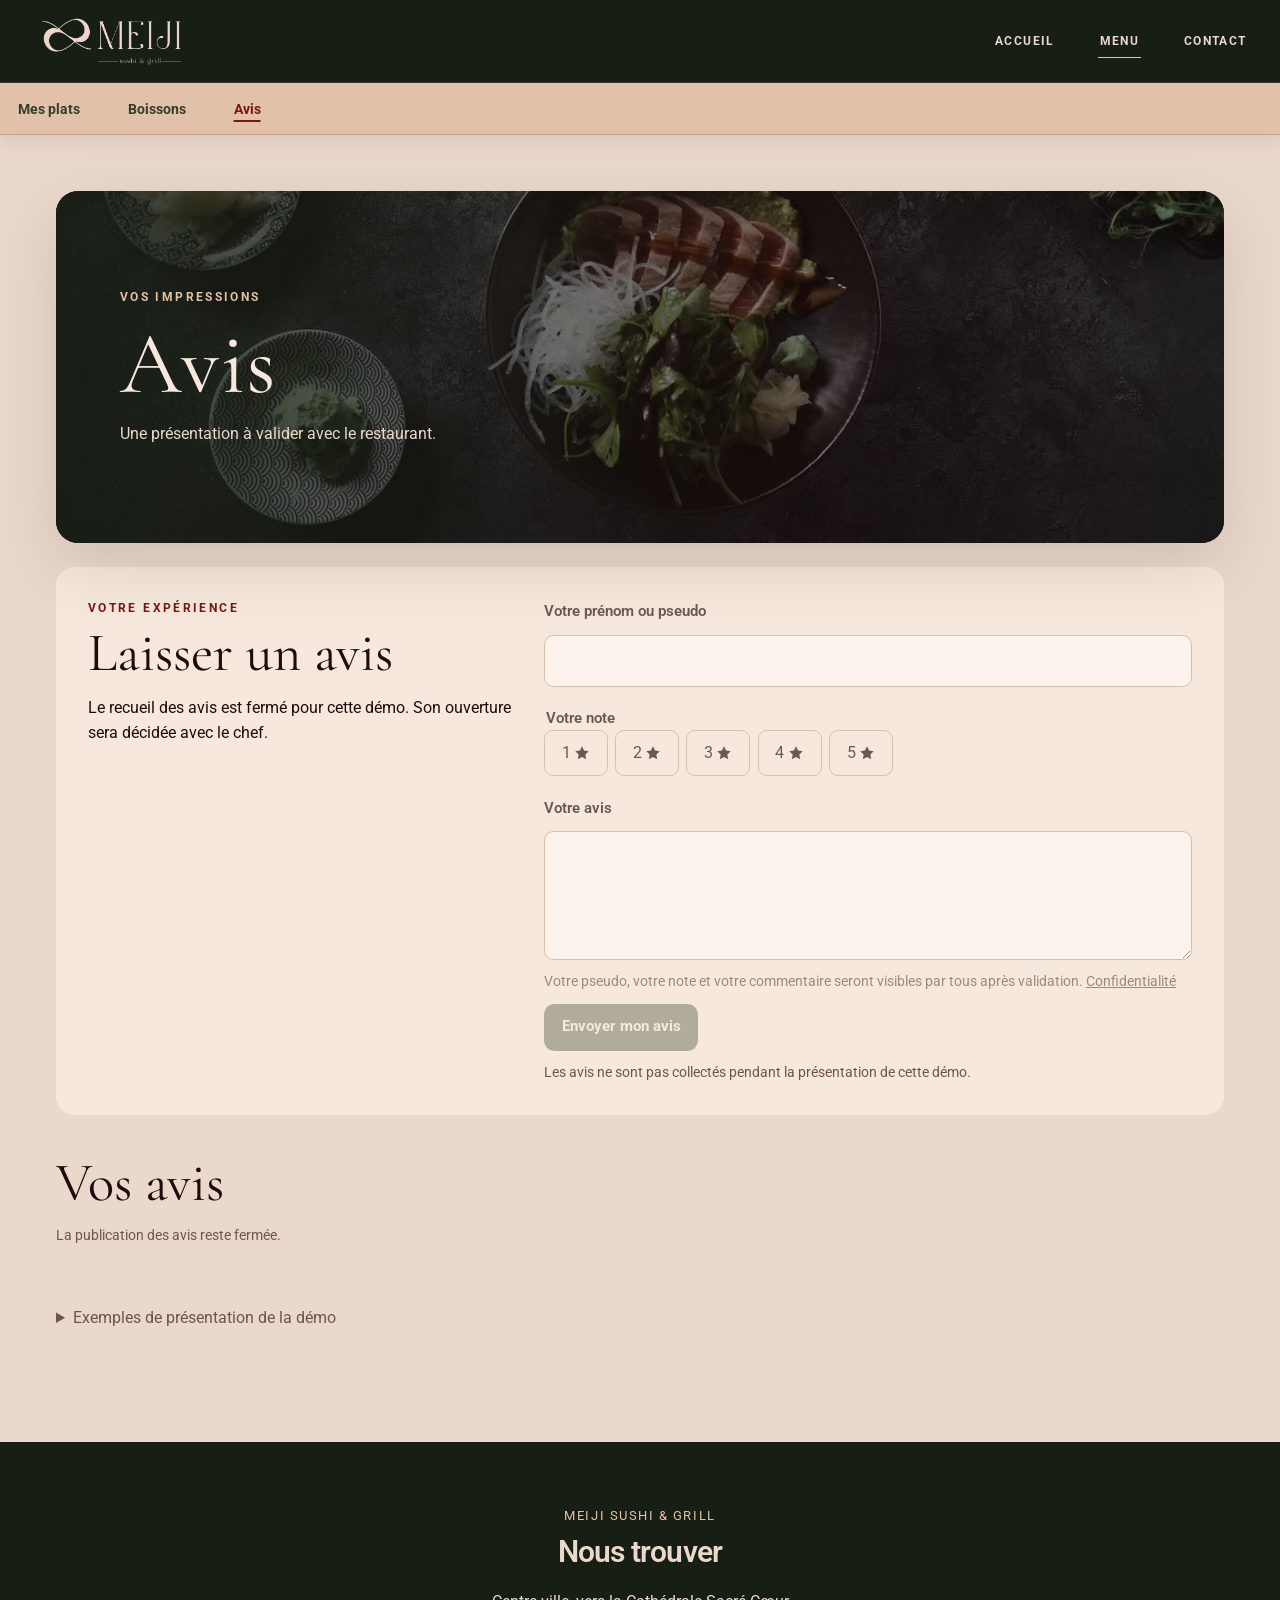
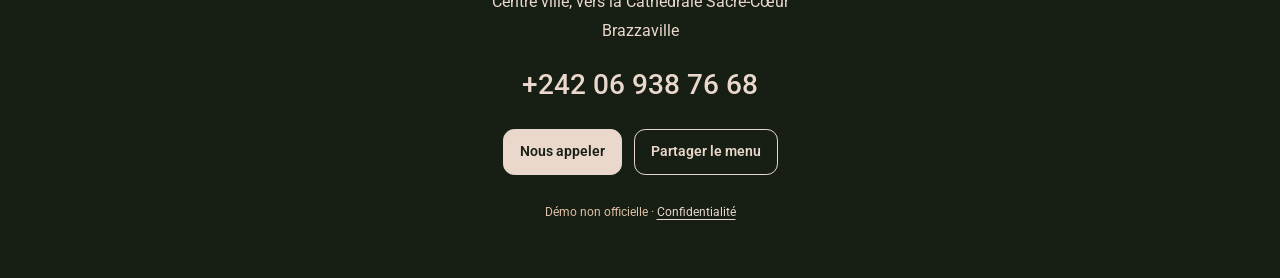
==== commit ba4e03fc: "Met les vrais plats en avant, retire Bootstrap et ferme les avis - Carte : l'onglet Spéciaux s'ouvre" ====
--- a/avis.html
+++ b/avis.html
@@ -3,12 +3,11 @@
   <head>
     <meta charset="UTF-8" />
     <meta name="viewport" content="width=device-width, initial-scale=1.0" />
-    <meta name="description" content="Partagez votre avis sur la démo Meiji Sushi & Grill." />
+    <meta name="description" content="Présentation des avis pour la démo Meiji Sushi & Grill." />
     <meta name="robots" content="noindex, nofollow" />
     <title>
       Avis | Meiji Sushi &amp; Grill
     </title>
-    <link rel="stylesheet" href="./assets/vendor/bootstrap.min.css" />
     <link rel="stylesheet" href="./css/style.css" />
       <link rel="stylesheet" href="./css/refinements.css">
     <script type="module" src="./assets/js/site.js"></script>
@@ -21,9 +20,7 @@
         <a href="./index.html">Accueil</a><a href="./menu.html" aria-current="page">Menu</a><a href="./index.html#contact">Contact</a>
       </nav>
     </header>
-    <nav class="category-nav" aria-label="Rubriques du menu">
-      <a href="./plats.html">Mes plats</a><a href="./boissons.html">Boissons</a><a href="./hookah.html">Hookah</a><a class="is-current" href="./avis.html" aria-current="page">Avis</a>
-    </nav>
+    <nav class="category-nav" aria-label="Rubriques du menu"><a href="./plats.html">Mes plats</a><a href="./boissons.html">Boissons</a><a href="./avis.html" class="is-current" aria-current="page">Avis</a></nav>
     <main class="page-shell">
       <header class="page-heading page-heading--reviews">
         <p class="eyebrow">
@@ -33,13 +30,14 @@
           Avis
         </h1>
         <p>
-          Un mot sur votre expérience.
+          Une présentation à valider avec le restaurant.
         </p>
       </header>
 <section class="review-compose" aria-labelledby="review-title">
         <div><p class="eyebrow">Votre expérience</p><h2 id="review-title">Laisser un avis</h2>
-        <p>Choisissez une note et racontez votre expérience.</p></div>
+        <p>Le recueil des avis est fermé pour cette démo. Son ouverture sera décidée avec le chef.</p></div>
         <form id="review-form" aria-describedby="review-notice">
+          <fieldset class="review-fields" data-review-fields disabled>
           <label for="review-name">Votre prénom ou pseudo</label>
           <input id="review-name" name="display_name" autocomplete="nickname" minlength="2" maxlength="60" required>
           <fieldset class="rating-field"><legend>Votre note</legend><div class="rating-options">
@@ -49,12 +47,13 @@
           <textarea id="review-comment" name="comment" rows="4" minlength="10" maxlength="1200" required></textarea>
           <p id="review-notice" class="form-note">Votre pseudo, votre note et votre commentaire seront visibles par tous après validation. <a href="./confidentialite.html">Confidentialité</a></p>
           <button class="form-submit" type="submit" disabled>Envoyer mon avis</button>
-          <p id="review-status" role="status">L’envoi des avis sera disponible dès l’activation du service.</p>
+          </fieldset>
+          <p id="review-status" role="status">Les avis ne sont pas collectés pendant la présentation de cette démo.</p>
         </form>
       </section>
       <section class="visitor-reviews" aria-labelledby="visitor-reviews-title">
         <h2 id="visitor-reviews-title">Vos avis</h2>
-        <p id="reviews-state" role="status">Les avis partagés seront affichés ici.</p>
+        <p id="reviews-state" role="status">La publication des avis reste fermée.</p>
         <div class="review-grid" id="visitor-reviews"></div>
       </section>
       <details class="review-examples"><summary>Exemples de présentation de la démo</summary>
--- a/css/style.css
+++ b/css/style.css
@@ -256,20 +256,6 @@
   font-size: .82rem;
   font-weight: 700
 }
-.category-card--hookah {
-  background: radial-gradient(ellipse at 80% 15%,rgb(211 100 50 / 25%),transparent 39%), repeating-radial-gradient(ellipse at 50% 0%,transparent 0 9px,rgb(234 216 204 / 6%) 10px 11px,transparent 12px 23px), linear-gradient(135deg,#353d25,#171e14)
-}
-.category-card--hookah:before {
-  position: absolute;
-  z-index: -1;
-  right: .5rem;
-  bottom: -5.5rem;
-  color: rgb(255 255 255 / 8%);
-  content: "M";
-  font-family: "Wanoquin", "Cormorant Garamond", Georgia, serif;
-  font-size: 24rem;
-  line-height: 1
-}
 .category-card--avis {
   background: linear-gradient(140deg,#5b1213,#200a0b 70%)
 }
@@ -291,12 +277,6 @@
 }
 .page-heading--reviews:before {
   background-position: center 75%
-}
-.page-heading--hookah {
-  background: radial-gradient(ellipse at 75% 20%,rgb(211 100 50 / 22%),transparent 40%), repeating-radial-gradient(ellipse at 50% 0%,transparent 0 9px,rgb(234 216 204 / 6%) 10px 11px,transparent 12px 23px), linear-gradient(125deg,#353d25,#171e14)
-}
-.page-heading--hookah:after {
-  background: linear-gradient(90deg,rgb(32 10 11 / 48%),rgb(32 10 11 / 12%))
 }
 .subcat-nav {
   position: sticky;
@@ -590,7 +570,7 @@
   place-items: center;
   overflow: hidden;
   color: var(--paper);
-  background: var(--forest-deep) url("../assets/img/hero-sushi-poster.jpg") center/cover;
+  background: var(--forest-deep) url("../assets/img/hero-nigiri-poster.jpg") center/cover;
   text-align: center
 }
 .hero__video, .hero__shade {
@@ -775,8 +755,6 @@
   background: linear-gradient(90deg, rgb(23 30 20 / 88%), rgb(32 10 11 / 45%) 65%, rgb(32 10 11 / 24%))
 }
 .category-grid {
-  --bs-gutter-x: 1rem;
-  --bs-gutter-y: 1rem;
   margin-top: 1.25rem
 }
 .category-card {
@@ -804,11 +782,6 @@
   margin-top: 1.2rem;
   color: var(--cream);
   letter-spacing: .06em
-}
-.category-card--hookah::before {
-  right: -1.5rem;
-  bottom: -7rem;
-  color: rgb(234 216 204 / 9%)
 }
 .category-card__rating {
   z-index: 1;
--- a/css/refinements.css
+++ b/css/refinements.css
@@ -21,7 +21,7 @@
 .share-feedback { overflow-wrap: anywhere; font-size: .85rem; }
 .site-footer__notice { margin-top: 1.7rem !important; }
 .site-footer__notice a { text-underline-offset: .25em; }
-.page-transition { position: fixed; z-index: 1000; inset: 0; display: grid; place-items: center; opacity: 0; visibility: hidden; pointer-events: none; background: var(--forest-night); transition: opacity .65s ease, visibility .65s; }
+.page-transition { position: fixed; z-index: 1000; inset: 0; display: grid; place-items: center; opacity: 0; visibility: hidden; pointer-events: none; background: var(--forest-night); transition: opacity .25s ease, visibility .25s; }
 .page-transition img { width: min(14rem, 55vw); height: auto; }
 .page-is-leaving .page-transition { opacity: 1; visibility: visible; pointer-events: auto; }
 .review-compose { display: grid; gap: 1.5rem; margin: 1.5rem 0 2.5rem; padding: clamp(1.1rem, 4vw, 2rem); border-radius: 1.15rem; background: var(--paper); }
@@ -59,3 +59,50 @@
 .subcat-nav { scrollbar-width: none; }
 .subcat-nav::-webkit-scrollbar { display: none; }
 .section-heading .eyebrow { color: var(--muted); }
+
+/* Dispositions du menu sans dépendance CSS externe. */
+button, input, textarea { font: inherit; }
+.visually-hidden { position: absolute !important; width: 1px; height: 1px; padding: 0; margin: -1px; overflow: hidden; clip: rect(0, 0, 0, 0); white-space: nowrap; border: 0; }
+.category-grid { display: grid; grid-template-columns: 1fr; gap: 1rem; }
+.category-card { min-width: 0; }
+.menu-toolbar { display: flex; align-items: center; justify-content: space-between; flex-wrap: wrap; gap: .7rem; margin: 1.2rem 0 .4rem; }
+.menu-toolbar > span { color: var(--muted); font-size: .85rem; }
+.layout-switch { display: flex; gap: .4rem; }
+.layout-switch button { display: inline-flex; align-items: center; justify-content: center; gap: .45rem; min-height: 2.75rem; padding: .6rem .8rem; border: 1px solid var(--line); border-radius: .7rem; color: var(--forest); background: var(--paper); font-size: .85rem; font-weight: 600; cursor: pointer; }
+.layout-switch svg { width: 1.1rem; height: 1.1rem; flex: 0 0 auto; }
+.layout-switch button[aria-pressed="true"] { color: var(--paper); background: var(--forest); border-color: var(--forest); }
+.dish-grid, .drink-grid { display: grid; gap: 1rem; grid-template-columns: 1fr; }
+.dish-card { display: flex; flex-direction: column; min-width: 0; }
+.dish-card__media { order: 0; min-width: 0; overflow: hidden; background: var(--sand); }
+.dish-card__copy { order: 1; flex: 1; min-width: 0; padding: 1rem; }
+.dish-card__title h2, .dish-card__title h3 { font-size: clamp(1.3rem, 3.6vw, 1.75rem); overflow-wrap: anywhere; }
+.dish-card__copy > p:not(.dish-card__kicker) { font-size: .88rem; }
+.dish-card__copy .ingredients { font-size: .8rem; }
+.dish-photo img, .dish-preview img, .drink-card .dish-preview img { display: block; width: 100%; height: clamp(12rem, 45vw, 19rem); padding: .5rem; object-fit: contain; object-position: center; }
+.dish-card model-viewer { height: clamp(13rem, 45vw, 20rem); border-radius: 0; }
+.dish-preview > span { right: .5rem; bottom: .5rem; padding: .5rem .6rem; font-size: .75rem; }
+.viewer-retour { margin: .7rem; font-size: .8rem; }
+.viewer-status { margin: 0; padding: 0 .7rem .7rem; font-size: .78rem; }
+.sample-note { margin-bottom: 1rem; color: var(--muted); font-size: .85rem; }
+[data-menu-layout="list"] .dish-grid, [data-menu-layout="list"] .drink-grid { grid-template-columns: 1fr; }
+[data-menu-layout="list"] .dish-card { display: grid; grid-template-columns: clamp(7rem, 28vw, 18rem) minmax(0, 1fr); align-items: stretch; }
+[data-menu-layout="list"] .dish-card__media { display: grid; align-items: center; }
+[data-menu-layout="list"] .dish-photo, [data-menu-layout="list"] .dish-preview { height: 100%; }
+[data-menu-layout="list"] .dish-card__media img { height: 100%; min-height: 11rem; max-height: 22rem; }
+[data-menu-layout="list"] .dish-card.is-viewing-3d { grid-template-columns: 1fr; }
+[data-menu-layout="list"] .dish-card.is-viewing-3d model-viewer { height: clamp(17rem, 50vw, 24rem); }
+.review-fields { display: grid; gap: .7rem; min-width: 0; padding: 0; margin: 0; border: 0; }
+.review-fields > label { font-size: .95rem; font-weight: 600; }
+.review-fields:disabled { opacity: .65; }
+@media (min-width: 23.5rem) {
+  [data-menu-layout="grid"] .dish-grid, [data-menu-layout="grid"] .drink-grid { grid-template-columns: repeat(2, minmax(0, 1fr)); }
+  [data-menu-layout="grid"] .dish-card__copy { padding: .85rem; }
+  [data-menu-layout="grid"] .dish-card__title { gap: .6rem; }
+  [data-menu-layout="grid"] .price { font-size: 1.05rem; padding: .45rem .6rem; }
+  [data-menu-layout="grid"] .price--pending { font-size: .85rem; }
+}
+@media (min-width: 38rem) { .category-grid { grid-template-columns: repeat(2, minmax(0, 1fr)); } }
+@media (min-width: 48rem) {
+  [data-menu-layout="grid"] .dish-grid, [data-menu-layout="grid"] .drink-grid { grid-template-columns: repeat(auto-fill, minmax(16rem, 1fr)); }
+}
+@media (min-width: 64rem) { .category-grid { grid-template-columns: repeat(3, minmax(0, 1fr)); } }
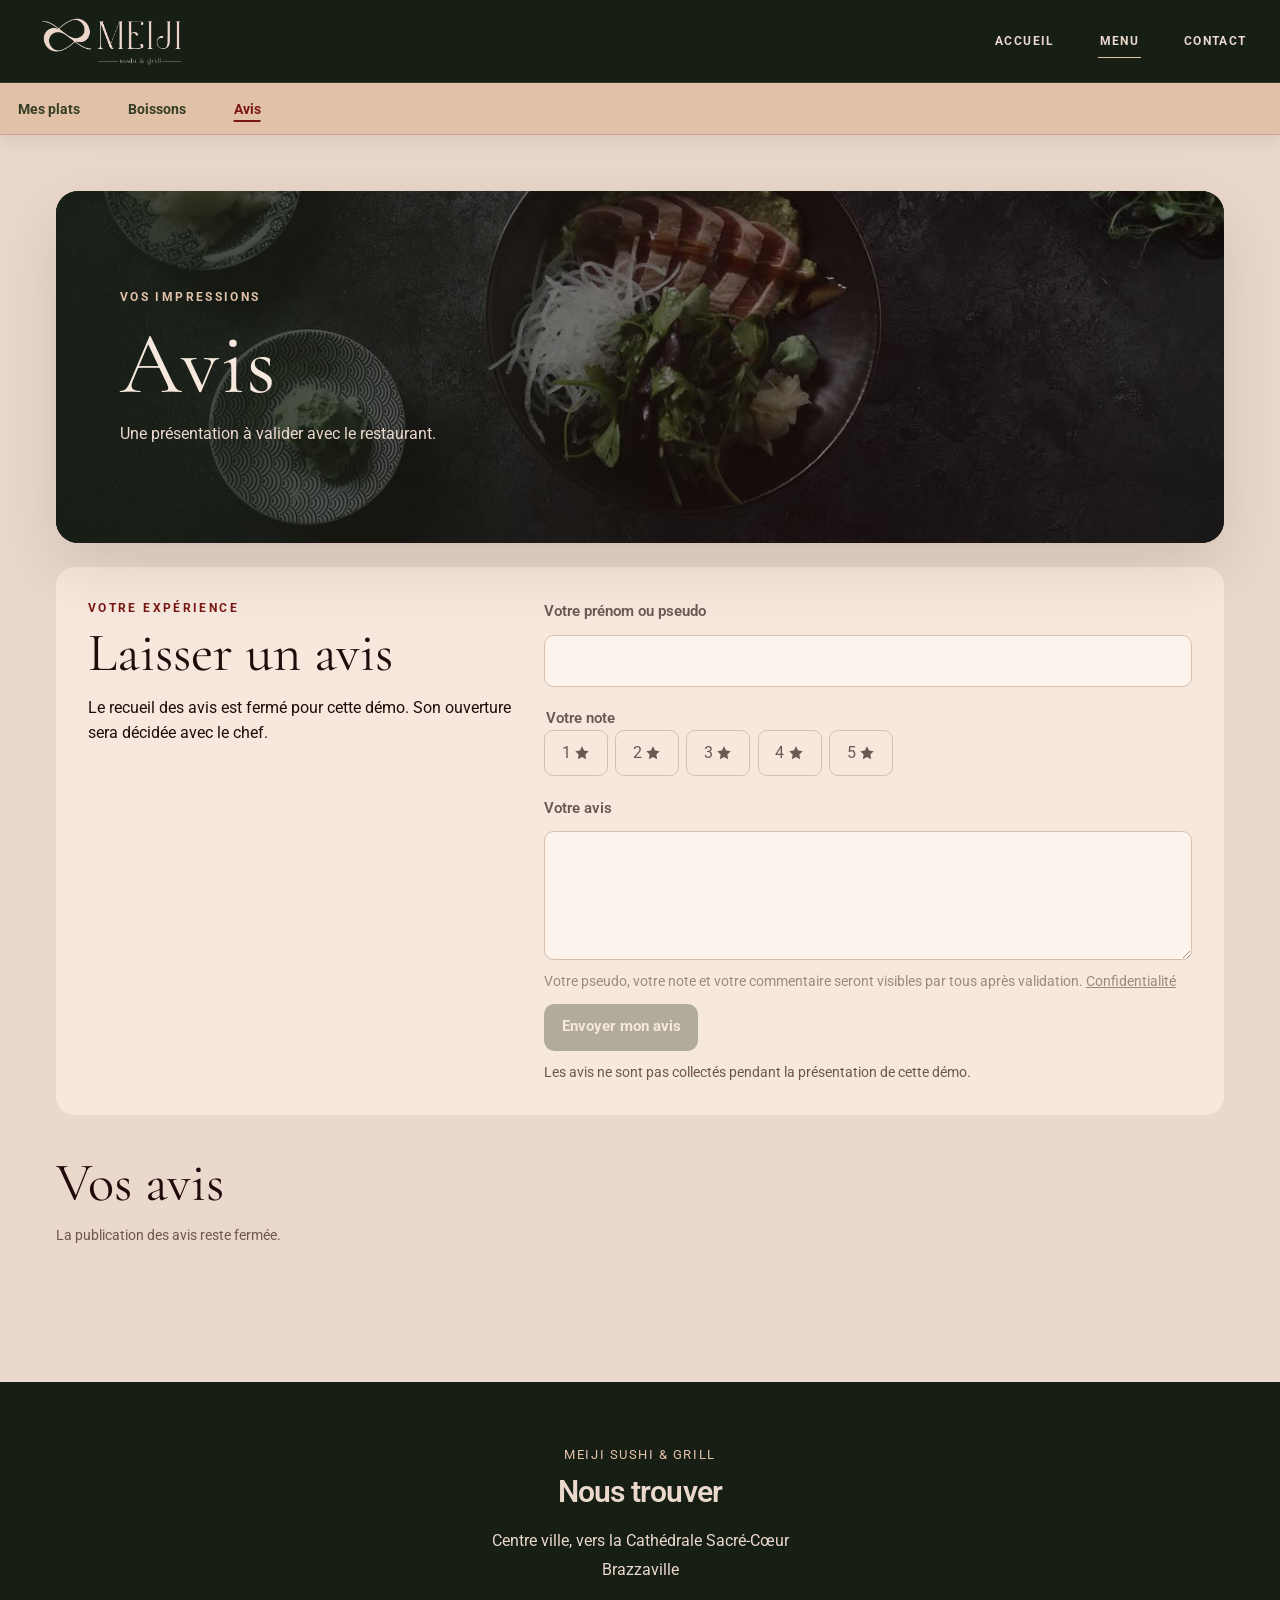
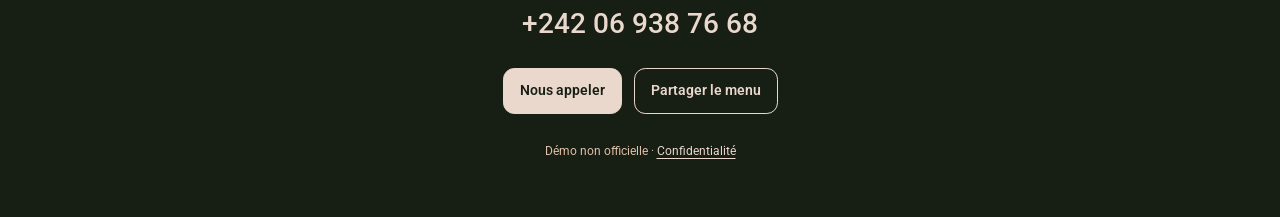
==== commit 4b468199: "Retire les avis fictifs et ajoute le QR code du menu - Avis : suppression des trois avis fictifs et " ====
--- a/avis.html
+++ b/avis.html
@@ -56,46 +56,6 @@
         <p id="reviews-state" role="status">La publication des avis reste fermée.</p>
         <div class="review-grid" id="visitor-reviews"></div>
       </section>
-      <details class="review-examples"><summary>Exemples de présentation de la démo</summary>
-      <section class="review-grid" aria-label="Exemples fictifs d’avis">
-        <article class="review-card">
-          <p class="review-stars" role="img" aria-label="5 étoiles sur 5">
-            ★★★★★
-          </p>
-          <blockquote>
-            « Les plats étaient frais et la présentation très soignée. »
-          </blockquote>
-          <p class="review-author">
-            Visiteur fictif · Exemple de démo
-          </p>
-        </article>
-        <article class="review-card">
-          <p class="review-stars" role="img" aria-label="5 étoiles sur 5">
-            ★★★★★
-          </p>
-          <blockquote>
-            « Une belle découverte, avec des saveurs équilibrées. »
-          </blockquote>
-          <p class="review-author">
-            Visiteur fictif · Exemple de démo
-          </p>
-        </article>
-        <article class="review-card">
-          <p class="review-stars" role="img" aria-label="4 étoiles sur 5">
-            ★★★★☆
-          </p>
-          <blockquote>
-            « Le cadre est agréable et l’accueil chaleureux. »
-          </blockquote>
-          <p class="review-author">
-            Visiteur fictif · Exemple de démo
-          </p>
-        </article>
-      </section>
-      <p class="demo-note demo-note--center">
-        Avis fictifs de démonstration, non attribués à de vrais clients.
-      </p>
-      </details>
     </main>
     <footer class="site-footer" id="contact">
       <div class="site-footer__content">
--- a/css/refinements.css
+++ b/css/refinements.css
@@ -3,9 +3,9 @@
 .price { display: inline-block; padding: .45rem .8rem; border-radius: .55rem; color: var(--paper); background: var(--forest); font-size: clamp(1.15rem, 4.5vw, 1.4rem); font-weight: 800; line-height: 1.25; text-align: left; font-variant-numeric: tabular-nums; }
 .price--pending { color: var(--forest); background: var(--sand); font-size: .95rem; }
 .dish-preview { background: var(--sand); }
-.dish-preview img { height: clamp(16rem, 62vw, 23rem); padding: .5rem; object-fit: contain; object-position: center; }
+.dish-preview img { height: clamp(16rem, 62vw, 23rem); padding: 0; object-fit: cover; object-position: center; }
 .drink-card .dish-preview img, .drink-card model-viewer { height: clamp(19rem, 72vw, 25rem); object-position: center; }
-.drink-card .dish-preview img { object-fit: contain; }
+.drink-card .dish-preview img { object-fit: cover; }
 .dish-preview > span { border-radius: .6rem; }
 .viewer-retour { margin-bottom: .8rem; border-radius: .6rem; }
 .viewer-status { padding: .7rem 1rem; color: var(--muted); font-size: .85rem; }
@@ -43,9 +43,6 @@
 .form-note, #review-status, #reviews-state { color: var(--muted); font-size: .85rem; }
 .form-submit { justify-self: start; padding: .8rem 1.1rem; border: 0; border-radius: .65rem; background: var(--forest); color: var(--paper); font: 700 .95rem/1.4 "Roboto", Arial, sans-serif; cursor: pointer; }
 .form-submit:disabled { opacity: .55; cursor: default; }
-.review-examples { margin-top: 2.2rem; }
-.review-examples summary { cursor: pointer; color: var(--muted); }
-.review-examples .demo-note { margin-bottom: 1rem; }
 .visitor-reviews h2 { margin-bottom: .8rem; }
 .visitor-reviews .review-card blockquote { overflow-wrap: anywhere; white-space: pre-wrap; }
 .privacy-copy { max-width: 50rem; }
@@ -78,23 +75,18 @@
 .dish-card__title h2, .dish-card__title h3 { font-size: clamp(1.3rem, 3.6vw, 1.75rem); overflow-wrap: anywhere; }
 .dish-card__copy > p:not(.dish-card__kicker) { font-size: .88rem; }
 .dish-card__copy .ingredients { font-size: .8rem; }
-.dish-photo img, .dish-preview img, .drink-card .dish-preview img { display: block; width: 100%; height: clamp(12rem, 45vw, 19rem); padding: .5rem; object-fit: contain; object-position: center; }
+.dish-photo img, .dish-preview img, .drink-card .dish-preview img { display: block; width: 100%; height: auto; padding: 0; object-fit: cover; object-position: center; }
 .dish-card model-viewer { height: clamp(13rem, 45vw, 20rem); border-radius: 0; }
 .dish-preview > span { right: .5rem; bottom: .5rem; padding: .5rem .6rem; font-size: .75rem; }
 .viewer-retour { margin: .7rem; font-size: .8rem; }
 .viewer-status { margin: 0; padding: 0 .7rem .7rem; font-size: .78rem; }
 .sample-note { margin-bottom: 1rem; color: var(--muted); font-size: .85rem; }
-[data-menu-layout="list"] .dish-grid, [data-menu-layout="list"] .drink-grid { grid-template-columns: 1fr; }
-[data-menu-layout="list"] .dish-card { display: grid; grid-template-columns: clamp(7rem, 28vw, 18rem) minmax(0, 1fr); align-items: stretch; }
-[data-menu-layout="list"] .dish-card__media { display: grid; align-items: center; }
-[data-menu-layout="list"] .dish-photo, [data-menu-layout="list"] .dish-preview { height: 100%; }
-[data-menu-layout="list"] .dish-card__media img { height: 100%; min-height: 11rem; max-height: 22rem; }
-[data-menu-layout="list"] .dish-card.is-viewing-3d { grid-template-columns: 1fr; }
+[data-menu-layout="list"] .dish-grid, [data-menu-layout="list"] .drink-grid { grid-template-columns: minmax(0, 1fr); max-width: 52rem; margin-inline: auto; }
 [data-menu-layout="list"] .dish-card.is-viewing-3d model-viewer { height: clamp(17rem, 50vw, 24rem); }
 .review-fields { display: grid; gap: .7rem; min-width: 0; padding: 0; margin: 0; border: 0; }
 .review-fields > label { font-size: .95rem; font-weight: 600; }
 .review-fields:disabled { opacity: .65; }
-@media (min-width: 23.5rem) {
+@media (min-width: 44rem) {
   [data-menu-layout="grid"] .dish-grid, [data-menu-layout="grid"] .drink-grid { grid-template-columns: repeat(2, minmax(0, 1fr)); }
   [data-menu-layout="grid"] .dish-card__copy { padding: .85rem; }
   [data-menu-layout="grid"] .dish-card__title { gap: .6rem; }
@@ -106,3 +98,22 @@
   [data-menu-layout="grid"] .dish-grid, [data-menu-layout="grid"] .drink-grid { grid-template-columns: repeat(auto-fill, minmax(16rem, 1fr)); }
 }
 @media (min-width: 64rem) { .category-grid { grid-template-columns: repeat(3, minmax(0, 1fr)); } }
+
+/* Des cartes plus larges et un détail des ingrédients à la demande. */
+.category-nav { background: var(--sand); }
+.subcat-nav { background: var(--cream); }
+.ingredients-details { margin-top: .6rem; color: var(--muted); font-size: .82rem; }
+.ingredients-details summary { width: fit-content; padding: .25rem 0; cursor: pointer; text-underline-offset: .2em; }
+.ingredients-details summary:focus-visible { outline: 3px solid var(--focus); outline-offset: 3px; }
+.ingredients-details .ingredients { margin-top: .35rem; line-height: 1.55; }
+.action-arrow { display: inline-block; width: .9em; height: .9em; margin-left: .15rem; vertical-align: -.1em; }
+@media (max-width: 43.99rem) {
+  [data-menu-layout="grid"] .dish-grid, [data-menu-layout="grid"] .drink-grid { grid-template-columns: minmax(0, 1fr); }
+  [data-menu-layout="grid"] .dish-card__title { flex-direction: row; flex-wrap: wrap; align-items: center; gap: .5rem .75rem; }
+  [data-menu-layout="grid"] .dish-card__title h2, [data-menu-layout="grid"] .dish-card__title h3 { flex: 1 1 9rem; font-size: 1.45rem; }
+  .dish-card__copy { padding: .95rem; }
+  .dish-card__copy > p:not(.dish-card__kicker) { font-size: .88rem; line-height: 1.5; }
+  [data-menu-layout="list"] .dish-card__title { gap: .6rem; }
+  [data-menu-layout="list"] .dish-card__title h2, [data-menu-layout="list"] .dish-card__title h3 { font-size: 1.3rem; }
+  [data-menu-layout="list"] .price { font-size: 1.05rem; padding: .45rem .6rem; }
+}
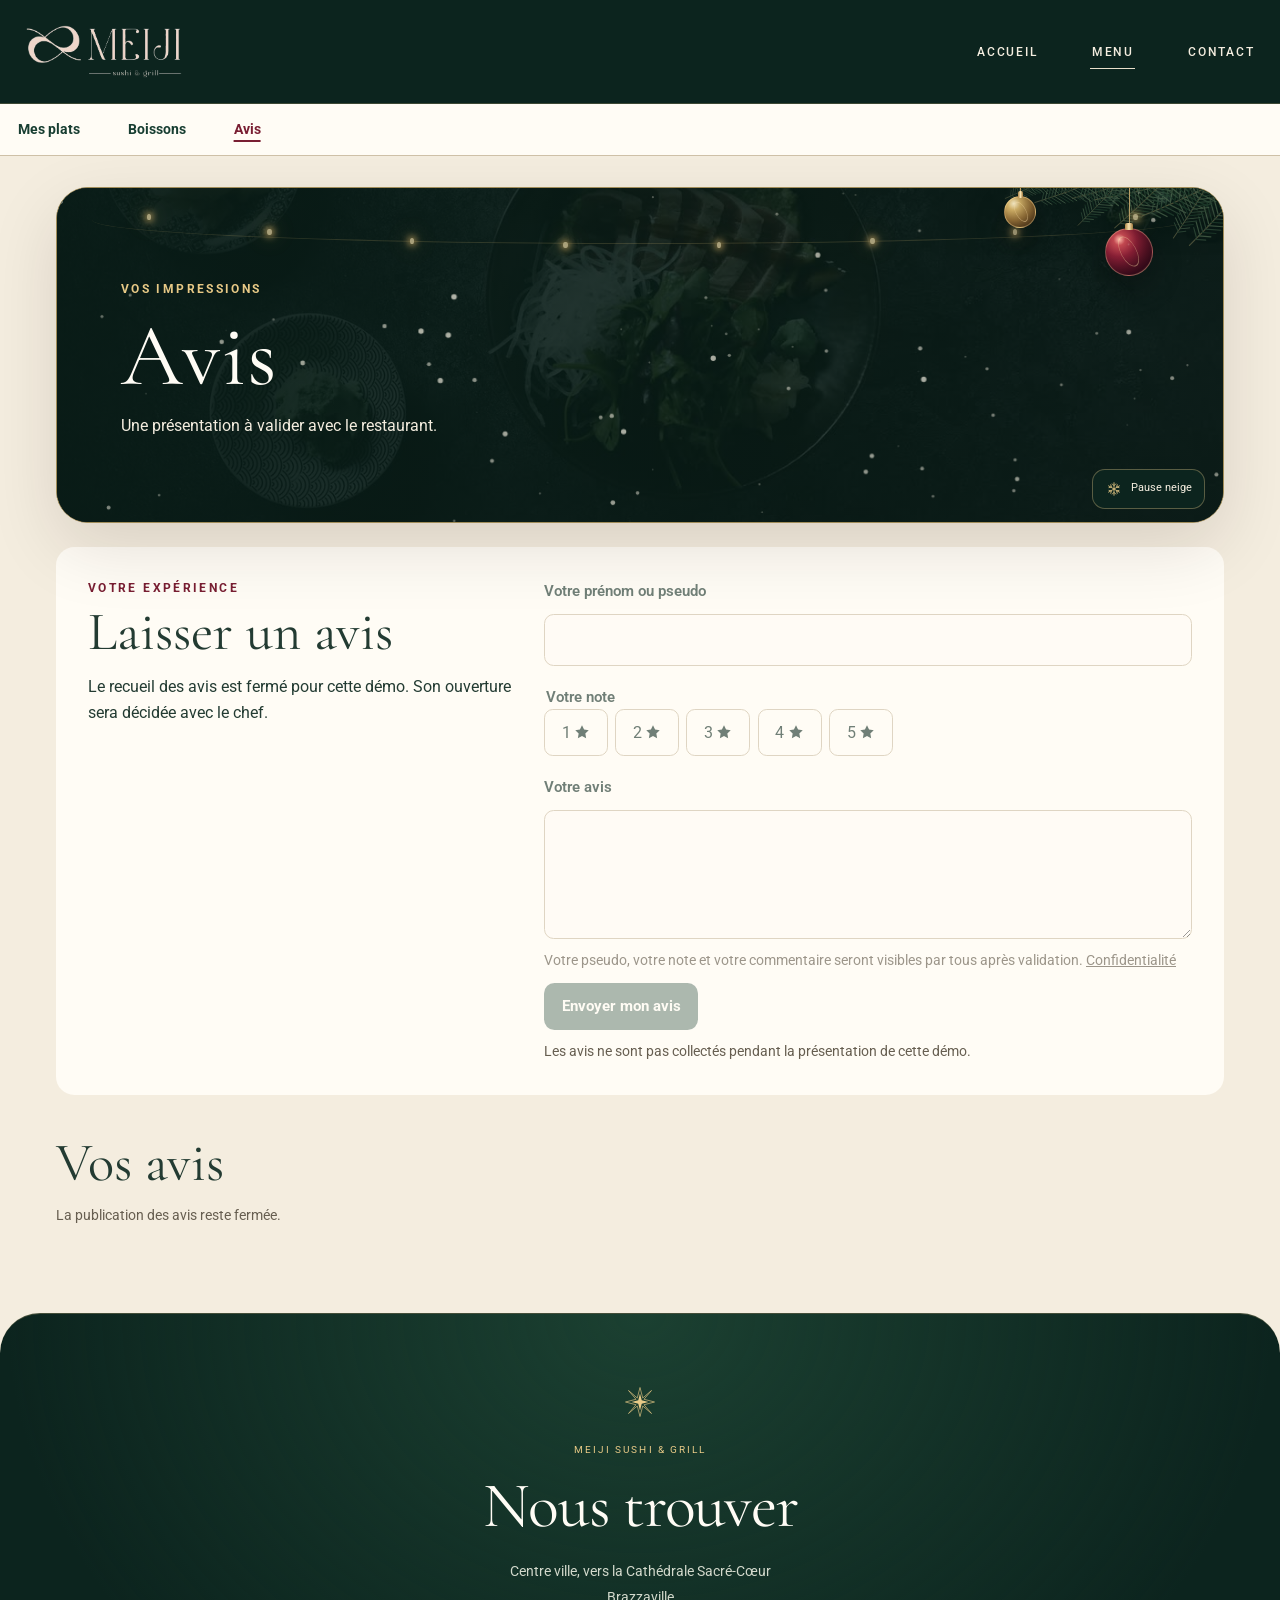
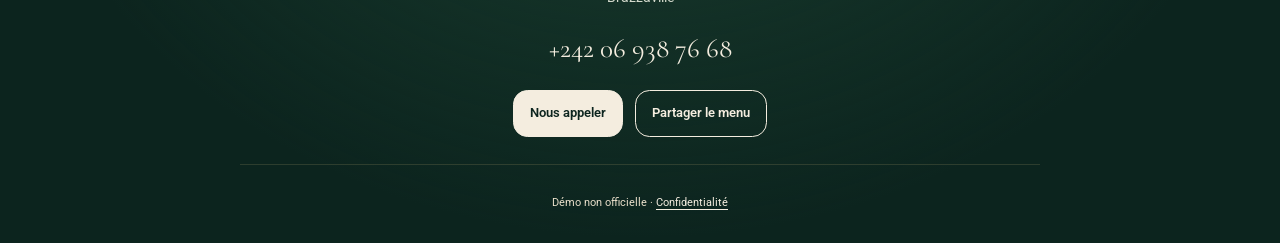
==== commit 522cc982: "Refond la démo Noël avec neige et décor animé" ====
--- a/avis.html
+++ b/avis.html
@@ -12,6 +12,8 @@
       <link rel="stylesheet" href="./css/refinements.css">
     <script type="module" src="./assets/js/site.js"></script>
       <script type="module" src="./assets/js/reviews.js"></script>
+    <link rel="stylesheet" href="./css/theme-noel.css?v=2">
+    <script type="module" src="./assets/js/theme-noel.js?v=2"></script>
   </head>
   <body>
     <header class="site-header">
--- a/css/style.css
+++ b/css/style.css
@@ -583,6 +583,50 @@
 .hero__video {
   object-fit: cover
 }
+/* Le poster reste visible tant que Safari n'a pas réellement lancé la vidéo. */
+[data-hero-video] .hero__video {
+  opacity: 0;
+  pointer-events: none
+}
+[data-video-state="playing"] .hero__video {
+  opacity: 1
+}
+.hero__video::-webkit-media-controls-panel,
+.hero__video::-webkit-media-controls-start-playback-button {
+  display: none !important
+}
+.hero__video-control {
+  position: absolute;
+  z-index: 2;
+  right: 1rem;
+  bottom: 1rem;
+  display: inline-flex;
+  align-items: center;
+  gap: .4rem;
+  min-height: 2.75rem;
+  padding: .55rem .8rem;
+  border: 1px solid var(--cream);
+  border-radius: .8rem;
+  color: var(--cream);
+  background: var(--forest-night);
+  font: 500 .8rem/1.4 "Roboto", Arial, sans-serif;
+  cursor: pointer
+}
+.hero__video-control[hidden],
+.hero__video-pause,
+[data-video-state="playing"] .hero__video-play {
+  display: none
+}
+.hero__video-control svg {
+  width: 1rem;
+  height: 1rem
+}
+[data-video-state="playing"] .hero__video-pause {
+  display: block
+}
+.hero__video-control:focus-visible {
+  outline-color: var(--paper)
+}
 .hero__shade {
   z-index: 0;
   background: rgb(32 10 11 / 55%)
@@ -648,7 +692,7 @@
   outline-color: var(--paper)
 }
 @media(prefers-reduced-motion:reduce) {
-  .hero__video {
+  .hero:not([data-video-manual]) .hero__video {
     display: none
   }
 }
--- a/css/theme-noel.css
+++ b/css/theme-noel.css
@@ -0,0 +1,202 @@
+/* Noël chez Meiji. Tous les décors restent locaux et légers. */
+@font-face { font-family: "Roboto"; src: url("../assets/fonts/Roboto-latin-Variable.woff2") format("woff2"); font-style: normal; font-weight: 100 900; font-display: swap; }
+:root {
+  --theme-noel: 1; --ink: #233b32; --burgundy: #791e32; --forest: #173d31;
+  --forest-deep: #0c241e; --forest-night: #0c241e; --cream: #f4eddf; --paper: #fffcf5;
+  --sand: #e9dfca; --rose: #e9dfca; --muted: #665e50; --copper: #86632d;
+  --garnet: #791e32; --moss: #173d31; --plum: #791e32; --black-forest: #081b16;
+  --line: #cec0a7; --focus: #86632d; --noel-gold: #e7c986; --noel-glow: #ffe8b0;
+}
+body { background: var(--cream); }
+.site-header { position: relative; z-index: 30; min-height: 6.5rem; padding: 1.1rem max(1.5rem, calc((100% - 78rem) / 2)); border-bottom: 1px solid rgb(231 201 134 / 22%); background: var(--forest-night); }
+.site-header, .hero, .menu-banner, .page-heading, .site-footer, .editorial-panel { --focus: var(--noel-gold); --copper: var(--noel-gold); }
+.site-logo { width: 10rem; }
+.site-logo img { max-height: 3.8rem; }
+.site-nav { gap: clamp(1.5rem, 4vw, 3.6rem); }
+.site-nav a { color: var(--cream); font-weight: 500; letter-spacing: .14em; }
+.site-nav a:hover { color: var(--noel-gold); }
+.site-header a:focus-visible, .hero a:focus-visible, .hero button:focus-visible, .site-footer a:focus-visible, .site-footer button:focus-visible { outline-color: var(--noel-gold); }
+
+/* Une composition éditoriale, devant la vidéo de sushi existante. */
+.hero.hero--noel { display: grid; grid-template-columns: minmax(0, 1.15fr) minmax(0, .85fr); align-items: center; min-height: min(58rem, max(45rem, calc(100svh - 6.5rem))); padding: 5.5rem max(2rem, calc((100% - 78rem) / 2)) 6.5rem; background: #0c241e url("../assets/img/hero-nigiri-poster.jpg") center / cover; text-align: left; }
+.hero--noel[data-video-state="playing"] .hero__video { opacity: .35; }
+.hero--noel .hero__shade { background: linear-gradient(90deg, rgb(8 27 22 / 94%), rgb(8 27 22 / 73%) 58%, rgb(8 27 22 / 80%)), linear-gradient(0deg, #0c241e, transparent 45%); }
+.hero--noel::after { position: absolute; z-index: 0; inset: 0; content: ""; pointer-events: none; background: radial-gradient(ellipse at 80% 35%, rgb(231 201 134 / 13%), transparent 48%); }
+.hero--noel .hero__content { z-index: 4; width: 100%; padding: 0 0 1rem; text-shadow: none; }
+.hero--noel .hero__eyebrow { display: flex; align-items: center; gap: .8rem; margin: 0 0 1.8rem; padding: 0; border: 0; color: var(--noel-gold); font-size: .67rem; font-weight: 500; letter-spacing: .23em; }
+.noel-star { flex: 0 0 auto; width: 1.3rem; height: 1.3rem; }
+.hero--noel h1 { color: var(--paper); font-family: "Cormorant Garamond", Georgia, serif; font-size: clamp(4.2rem, 7.7vw, 8rem); font-weight: 400; line-height: .96; letter-spacing: -.055em; }
+.hero--noel h1 span { display: block; }
+.hero--noel h1 em { display: block; margin-top: .05em; color: var(--noel-gold); font-weight: 400; font-style: italic; }
+.hero--noel .hero__subtitle { max-width: 25rem; margin: 1.8rem 0 0; color: #e1ddcf; font-family: "Roboto", Arial, sans-serif; font-size: .95rem; font-weight: 300; line-height: 1.85; letter-spacing: .015em; text-transform: none; }
+.hero--noel .hero__actions { justify-content: flex-start; align-items: center; gap: 1.7rem; margin: 2.1rem 0 0; }
+.hero--noel .hero__button { gap: 1.1rem; min-height: 3.65rem; padding: 1rem 1.5rem; border-radius: 1rem; font-size: .77rem; font-weight: 500; letter-spacing: .025em; text-transform: none; transition: background .2s, transform .2s, box-shadow .2s; }
+.hero--noel .hero__button--primary { border: 1px solid #d0a461; color: var(--paper); background: var(--burgundy); box-shadow: 0 6px 28px rgb(0 0 0 / 20%); }
+.hero--noel .hero__button--primary:hover { background: #943047; box-shadow: 0 8px 30px rgb(211 149 84 / 15%); transform: translateY(-2px); }
+.hero--noel .hero__button--secondary { min-height: 2.75rem; padding: .5rem 0; border: 0; border-radius: 0; color: var(--cream); background: none; text-decoration: underline; text-underline-offset: .5em; text-decoration-color: rgb(231 201 134 / 45%); }
+.hero__button svg { width: 1.1rem; height: 1.1rem; }
+.noel-signature { display: flex; align-items: center; gap: .7rem; margin-top: 2.3rem; color: #b9c6b9; font-size: .62rem; letter-spacing: .14em; text-transform: uppercase; }
+.noel-signature::before { content: ""; width: 1.5rem; height: 1px; background: #8e9e87; }
+
+/* La photo réelle s'installe dans une fenêtre arrondie. */
+.noel-window { position: relative; z-index: 2; justify-self: end; width: min(31rem, 100%); margin: 0; padding: 1rem; border: 1px solid rgb(231 201 134 / 48%); border-radius: 48% 48% 2rem 2rem; background: rgb(255 248 220 / 3%); box-shadow: 0 0 95px rgb(230 179 93 / 8%); }
+.noel-window__photo { position: relative; overflow: hidden; aspect-ratio: .79; border-radius: 48% 48% 1.3rem 1.3rem; }
+.noel-window__photo::after { position: absolute; inset: 0; content: ""; background: linear-gradient(0deg, rgb(5 25 18 / 95%), transparent 45%); }
+.noel-window__photo img { display: block; width: 100%; height: 100%; object-fit: cover; object-position: 48% 45%; }
+.noel-window__caption { position: absolute; z-index: 1; bottom: 2.5rem; left: 2.5rem; color: var(--paper); font: 400 2.4rem/1.1 "Cormorant Garamond", Georgia, serif; }
+.noel-seal { position: absolute; z-index: 5; right: -1.5rem; bottom: -1.4rem; display: grid; place-content: center; width: 7.5rem; height: 7.5rem; gap: .1rem; border: 1px solid var(--noel-gold); outline: 6px solid var(--burgundy); border-radius: 50%; color: var(--noel-gold); background: var(--burgundy); text-align: center; transform: rotate(9deg); }
+.noel-seal svg { width: 1.25rem; height: 1.25rem; margin: 0 auto .3rem; }
+.noel-seal span { font-size: .55rem; letter-spacing: .14em; text-transform: uppercase; }
+.noel-seal strong { font: italic 400 1.8rem/1 "Cormorant Garamond", Georgia, serif; }
+
+/* Branches SVG, boules en CSS et guirlande lumineuse. */
+.noel-decor { position: absolute; z-index: 3; inset: 0; overflow: hidden; pointer-events: none; }
+.noel-decor__pine { position: absolute; top: -1.8rem; left: -2rem; width: clamp(15rem, 34vw, 38rem); height: 14rem; opacity: .9; background: url("../assets/img/noel-sapin.svg") top left / contain no-repeat; }
+.noel-decor__pine--right { left: auto; right: -2rem; transform: scaleX(-1); }
+.noel-bauble { --ball-size: 5.5rem; --drop: 5rem; position: absolute; top: 0; right: 6%; width: var(--ball-size); height: calc(var(--drop) + var(--ball-size)); transform-origin: top center; animation: noel-sway 8s ease-in-out infinite alternate; }
+.noel-bauble::before { position: absolute; top: 0; left: 50%; width: 1px; height: var(--drop); background: #b99d65; content: ""; }
+.noel-bauble i { position: absolute; top: var(--drop); display: block; width: var(--ball-size); height: var(--ball-size); border: 1px solid rgb(247 220 167 / 30%); border-radius: 50%; background: radial-gradient(circle at 29% 23%, #ffbdab 0%, #c44951 12%, #8d2037 36%, #420d20 77%, #b46450 100%); box-shadow: inset -10px -8px 18px rgb(0 0 0 / 26%), 0 12px 30px rgb(0 0 0 / 28%); }
+.noel-bauble i::before { position: absolute; top: -.37rem; left: 41%; width: 18%; height: .45rem; border-radius: 2px 2px 0 0; background: linear-gradient(90deg, #ad8546, #f7e3b2, #a0793d); content: ""; }
+.noel-bauble i::after { position: absolute; inset: 14%; border: 1px solid rgb(245 215 160 / 48%); border-radius: 50%; transform: rotate(-28deg) scaleX(.48); content: ""; }
+.noel-bauble--gold { --ball-size: 3.3rem; --drop: 2rem; right: 15%; animation-delay: -3s; animation-duration: 10s; }
+.noel-bauble--gold i { background: radial-gradient(circle at 30% 22%, #fff4ce, #ddbb6e 20%, #a67d3f 54%, #604320 85%, #e4c58c); }
+.noel-bauble--small { --ball-size: 2.3rem; --drop: 7.5rem; right: 2%; animation-delay: -5s; animation-duration: 9s; }
+.noel-lights { position: absolute; top: .5rem; inset-inline: 3%; height: 6rem; border-bottom: 1px solid rgb(211 183 117 / 28%); border-radius: 0 0 50% 50%; }
+.noel-lights i { position: absolute; width: .28rem; height: .4rem; border-radius: 50%; background: #ffe8b0; box-shadow: 0 0 7px 2px #ffce76, 0 0 24px 5px rgb(255 198 111 / 24%); animation: noel-glimmer 3.5s ease-in-out infinite alternate; }
+.noel-lights i:nth-child(1) { left: 5%; top: 39%; }
+.noel-lights i:nth-child(2) { left: 16%; top: 71%; animation-delay: -2s; }
+.noel-lights i:nth-child(3) { left: 29%; top: 90%; animation-delay: -.6s; }
+.noel-lights i:nth-child(4) { left: 43%; top: 98%; animation-delay: -1.6s; }
+.noel-lights i:nth-child(5) { left: 57%; top: 98%; animation-delay: -2.5s; }
+.noel-lights i:nth-child(6) { left: 71%; top: 90%; animation-delay: -1s; }
+.noel-lights i:nth-child(7) { left: 84%; top: 71%; animation-delay: -3s; }
+.noel-lights i:nth-child(8) { left: 95%; top: 39%; animation-delay: -1.2s; }
+.noel-snow { position: absolute; z-index: 3; inset: 0; width: 100%; height: 100%; pointer-events: none; opacity: .85; }
+.noel-effects-control { position: absolute; z-index: 6; bottom: 1.4rem; left: max(1.5rem, calc((100% - 78rem) / 2)); display: inline-flex; align-items: center; gap: .55rem; min-height: 2.75rem; padding: .55rem .8rem; border: 1px solid rgb(231 201 134 / 35%); border-radius: .8rem; color: var(--cream); background: #0c241e; font-size: .66rem; cursor: pointer; }
+.noel-effects-control svg { width: 1rem; height: 1rem; color: var(--noel-gold); }
+.noel-effects-control:focus-visible { outline-color: var(--noel-gold); }
+.noel-effects-control:disabled { cursor: default; }
+.hero--noel .hero__video-control { z-index: 6; right: max(1.5rem, calc((100% - 78rem) / 2)); bottom: 1.4rem; border-color: rgb(231 201 134 / 35%); font-size: .66rem; }
+.noel-motion-off .noel-bauble, .noel-motion-off .noel-lights i { animation-play-state: paused; }
+@keyframes noel-sway { from { transform: rotate(-3deg); } to { transform: rotate(3deg); } }
+@keyframes noel-glimmer { from { opacity: .4; } to { opacity: 1; } }
+
+/* Un court interlude ; le menu conserve sa propre page. */
+.noel-invitation { position: relative; overflow: hidden; display: grid; grid-template-columns: 1fr 1.6fr 1fr; align-items: center; gap: 2rem; padding: 4.5rem max(2rem, calc((100% - 78rem) / 2)); color: var(--forest); background: var(--cream); }
+.noel-invitation__label { color: var(--garnet); font-size: .65rem; font-weight: 700; letter-spacing: .17em; text-transform: uppercase; }
+.noel-invitation h2 { font-size: clamp(2.4rem, 4vw, 3.7rem); line-height: 1.05; letter-spacing: -.025em; }
+.noel-invitation h2 em { color: var(--garnet); font-weight: 400; }
+.noel-invitation p { margin-top: .9rem; color: var(--muted); font-size: .85rem; line-height: 1.8; }
+.noel-invitation__link { display: flex; justify-self: end; align-items: center; gap: 1rem; min-height: 3rem; color: var(--forest); font-size: .8rem; text-underline-offset: .4em; }
+.noel-invitation__link svg { width: 1.2rem; height: 1.2rem; }
+
+/* La même matière et la même palette sur le reste de la démo. */
+.menu-home, .page-shell { padding-top: 1.4rem; }
+.menu-banner, .page-heading { border: 1px solid #a18d59; border-radius: 2rem; background: var(--forest-deep); min-height: 21rem; padding-block: 4.8rem 4.2rem; }
+.menu-banner::after, .page-heading::after { background: linear-gradient(100deg, rgb(8 27 22 / 96%), rgb(8 27 22 / 79%)); }
+.menu-banner > :not(.noel-decor):not(.noel-snow):not(.noel-effects-control), .page-heading > :not(.noel-decor):not(.noel-snow):not(.noel-effects-control) { position: relative; z-index: 4; }
+.menu-banner .noel-decor__pine, .page-heading .noel-decor__pine { width: 18rem; height: 9rem; opacity: .55; }
+.menu-banner .noel-decor__pine:not(.noel-decor__pine--right), .page-heading .noel-decor__pine:not(.noel-decor__pine--right) { display: none; }
+.menu-banner .noel-lights, .page-heading .noel-lights { height: 3rem; opacity: .65; }
+.menu-banner .noel-bauble, .page-heading .noel-bauble { --drop: 2.5rem; --ball-size: 3rem; right: 6%; }
+.menu-banner .noel-bauble--gold, .page-heading .noel-bauble--gold { --drop: .5rem; --ball-size: 2rem; right: 16%; }
+.menu-banner .noel-bauble--small, .page-heading .noel-bauble--small { display: none; }
+.menu-banner .noel-effects-control, .page-heading .noel-effects-control { left: auto; right: 1.1rem; bottom: .8rem; min-height: 2.5rem; }
+.menu-banner .eyebrow, .page-heading .eyebrow { color: var(--noel-gold); }
+.category-nav { background: var(--paper); border-color: var(--line); box-shadow: none; }
+.subcat-nav { background: var(--cream); }
+.subcat-nav button { border-radius: .9rem; }
+.subcat-nav button[aria-selected="true"], .layout-switch button[aria-pressed="true"] { --focus: var(--noel-gold); background: var(--garnet); border-color: var(--garnet); color: var(--paper); }
+.price { background: var(--burgundy); color: var(--paper); border-radius: .65rem; }
+.dish-card { border: 1px solid rgb(134 99 45 / 20%); border-radius: 1.6rem; box-shadow: 0 12px 35px rgb(34 46 32 / 7%); }
+.dish-card__copy { padding: 1.25rem; }
+.dish-preview > span { border-radius: .8rem; background: var(--paper); box-shadow: 0 3px 20px rgb(0 0 0 / 12%); }
+.category-card { border: 1px solid rgb(134 99 45 / 35%); border-radius: 1.6rem; min-height: 24rem; }
+.category-card__shade { background: linear-gradient(0deg, rgb(8 27 22 / 96%), rgb(8 27 22 / 4%) 90%); }
+.category-card__content { padding: 1.7rem; }
+.category-card__content strong { margin-block: .6rem; font-size: 3rem; }
+.category-card__index { color: var(--noel-gold); }
+.category-card--avis { background: radial-gradient(circle at 80% 15%, rgb(231 201 134 / 16%), transparent 55%), var(--burgundy); }
+.category-card--avis::before { position: absolute; right: 1.5rem; top: 2rem; width: 5.5rem; height: 5.5rem; content: ""; background: url("../assets/img/noel-etoile.svg") center / contain no-repeat; opacity: .6; }
+.site-footer { position: relative; margin-top: 0; padding: 4.5rem 1.5rem 2rem; overflow: hidden; border-top: 1px solid rgb(231 201 134 / 25%); border-radius: 2.5rem 2.5rem 0 0; color: var(--cream); background: radial-gradient(ellipse at 50% 0, #1b4031, transparent 70%), var(--forest-night); }
+.site-footer::before { display: block; width: 2rem; height: 2rem; margin: 0 auto 1.5rem; content: ""; background: url("../assets/img/noel-etoile.svg") center / contain no-repeat; }
+.site-footer h2 { margin-block: .8rem 1.1rem; color: var(--paper); font: 400 clamp(2.6rem, 5vw, 4rem)/1.1 "Cormorant Garamond", Georgia, serif; letter-spacing: -.02em; }
+.site-footer .contact-eyebrow { color: var(--noel-gold); font-size: .65rem; letter-spacing: .2em; }
+.site-footer address { color: #d3d9cc; font-size: .9rem; }
+.site-footer .contact-phone { font: 400 1.7rem/1.5 "Cormorant Garamond", Georgia, serif; }
+.site-footer .contact-button { border-radius: .9rem; font-size: .8rem; }
+.site-footer__notice { padding-top: 1.8rem; border-top: 1px solid rgb(231 201 134 / 15%); font-size: .67rem; }
+
+@media (min-width: 90rem) { .hero--noel .hero__content { padding-right: 2.5rem; } }
+@media (min-width: 64rem) and (max-height: 52rem) {
+  .hero.hero--noel { min-height: calc(100svh - 6.5rem); padding-block: 4rem 4.5rem; }
+  .hero--noel h1 { font-size: clamp(4.2rem, 13svh, 7rem); }
+  .noel-window { justify-self: center; width: min(100%, max(19rem, calc((100svh - 15.5rem) * .79))); }
+}
+@media (max-width: 63.99rem) {
+  .hero.hero--noel { gap: 2rem; padding-inline: 2rem; }
+  .hero--noel h1 { font-size: clamp(4rem, 8.4vw, 6rem); }
+  .noel-window { padding: .7rem; }
+  .noel-window__caption { left: 1.7rem; bottom: 2rem; font-size: 2rem; }
+  .noel-seal { right: -.7rem; width: 5.7rem; height: 5.7rem; }
+  .noel-seal strong { font-size: 1.4rem; }
+  .noel-invitation { grid-template-columns: 1fr 2fr; }
+  .noel-invitation__link { grid-column: 2; justify-self: start; }
+}
+@media (max-width: 43.99rem) {
+  .site-header { min-height: 5rem; padding: .8rem 1.2rem; flex-direction: row; justify-content: space-between; gap: 1rem; }
+  .site-logo { width: 7rem; flex: 0 0 7rem; }
+  .site-logo img { max-height: 2.5rem; }
+  .site-nav { width: auto; gap: 1.15rem; }
+  .site-nav a { font-size: .58rem; letter-spacing: .06em; }
+  .site-nav a:first-child { display: none; }
+  .hero.hero--noel { grid-template-columns: 1fr; gap: 0; min-height: 0; padding: 7rem 1.4rem 5rem; text-align: center; }
+  .hero--noel .hero__content { padding: 0; }
+  .hero--noel .hero__eyebrow { justify-content: center; gap: .6rem; margin-bottom: 1.3rem; font-size: .58rem; letter-spacing: .19em; }
+  .hero--noel h1 { font-size: clamp(3.7rem, 16vw, 6.5rem); line-height: .96; }
+  .hero--noel .hero__subtitle { max-width: 19rem; margin: 1.3rem auto 0; font-size: .83rem; }
+  .hero--noel .hero__actions { flex-direction: column; gap: .8rem; width: min(24rem, 100%); margin: 1.65rem auto 0; align-items: stretch; }
+  .hero--noel .hero__button { min-height: 3.55rem; font-size: .82rem; }
+  .hero--noel .hero__button--secondary { min-height: 2.75rem; font-size: .75rem; }
+  .noel-signature { display: none; }
+  .noel-window { width: min(23rem, 88%); margin: 2.5rem auto .5rem; padding: .6rem; justify-self: center; border-radius: 48% 48% 1.5rem 1.5rem; }
+  .noel-window__photo { aspect-ratio: 1.1; }
+  .noel-window__caption { bottom: 1.6rem; left: 1.6rem; text-align: left; }
+  .noel-seal { width: 5.7rem; height: 5.7rem; bottom: -.5rem; right: -1rem; }
+  .noel-decor__pine { top: -1.1rem; left: -3.5rem; width: 16rem; height: 8rem; }
+  .noel-decor__pine--right { left: auto; right: -3.5rem; }
+  .noel-bauble { --ball-size: 2.9rem; --drop: 2.1rem; right: 6%; }
+  .noel-bauble--gold { --ball-size: 2rem; --drop: .1rem; right: 23%; }
+  .noel-bauble--small { --ball-size: 1.5rem; --drop: 3.6rem; right: 2%; }
+  .noel-lights { inset-inline: 4%; top: -.5rem; height: 4rem; }
+  .noel-effects-control { bottom: 1rem; left: 1.4rem; }
+  .hero--noel .hero__video-control { bottom: 1rem; right: 1.4rem; }
+  .noel-invitation { grid-template-columns: 1fr; gap: 1.4rem; padding: 3rem 1.5rem; text-align: center; }
+  .noel-invitation h2 { font-size: 2.8rem; }
+  .noel-invitation p { max-width: 22rem; margin-inline: auto; }
+  .noel-invitation__link { grid-column: auto; justify-self: center; }
+  .menu-banner, .page-heading { min-height: 20rem; border-radius: 1.5rem; padding: 5rem 1.5rem 4rem; }
+  .menu-banner h1, .page-heading h1 { font-size: 3.7rem; }
+  .menu-banner > p:not(.eyebrow), .page-heading > p:not(.eyebrow) { font-size: .85rem; }
+  .menu-banner .noel-bauble, .page-heading .noel-bauble { --ball-size: 2.2rem; --drop: 1rem; }
+  .menu-banner .noel-bauble--gold, .page-heading .noel-bauble--gold { --ball-size: 1.5rem; --drop: .2rem; right: 20%; }
+  .category-card { min-height: 21rem; }
+  .site-footer { border-radius: 2rem 2rem 0 0; padding-top: 3rem; }
+}
+@media (max-width: 23rem) {
+  .site-header { padding-inline: 1rem; }
+  .hero.hero--noel { padding-inline: 1rem; }
+  .hero--noel h1 { font-size: 3.55rem; }
+  .hero--noel .hero__eyebrow { font-size: .52rem; }
+  .noel-seal { width: 4.8rem; height: 4.8rem; }
+  .noel-seal svg { width: .9rem; height: .9rem; }
+  .noel-seal strong { font-size: 1.25rem; }
+  .noel-seal span { font-size: .45rem; }
+}
+@media (prefers-reduced-motion: reduce) {
+  .noel-bauble, .noel-lights i { animation: none; }
+  .noel-snow { display: none; }
+  .hero--noel .hero__button { transition: none; }
+  .hero--noel .hero__button--primary:hover { transform: none; }
+}
+@media print { .noel-snow, .noel-decor, .noel-effects-control { display: none; } }
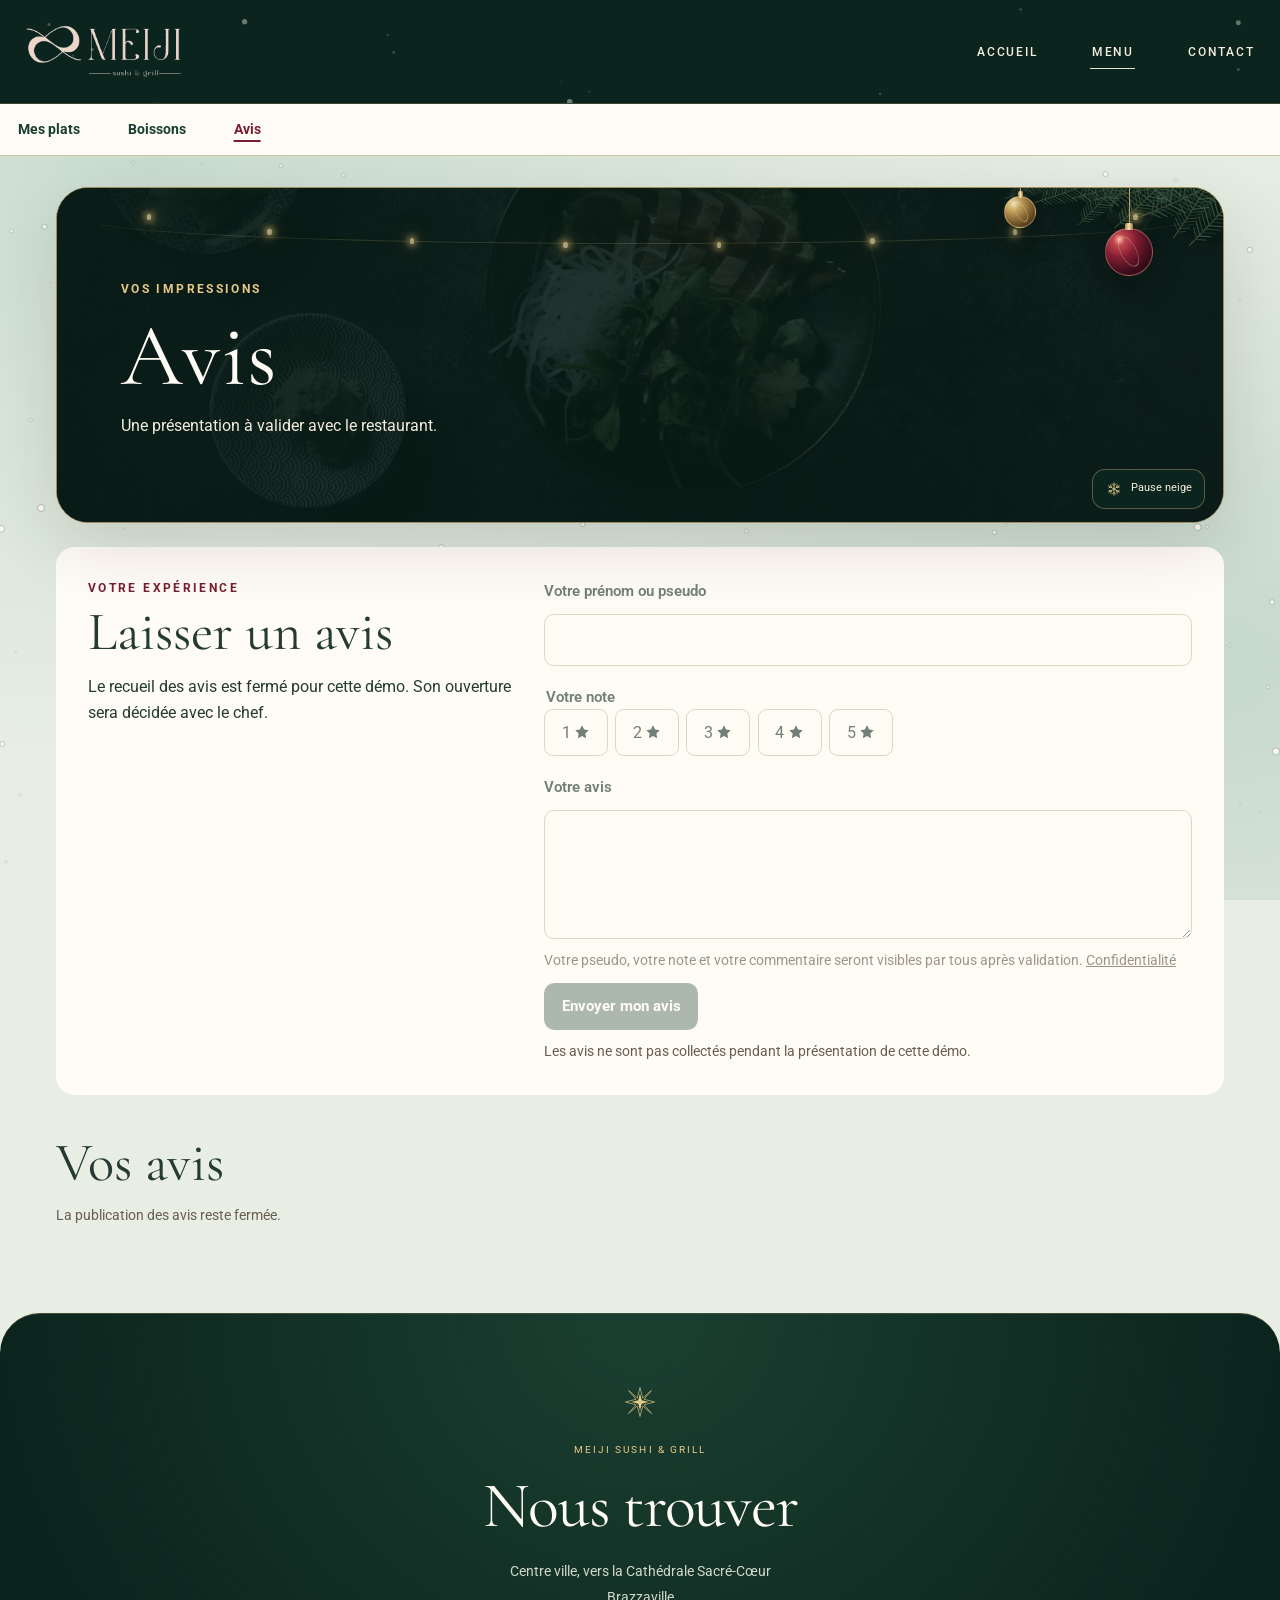
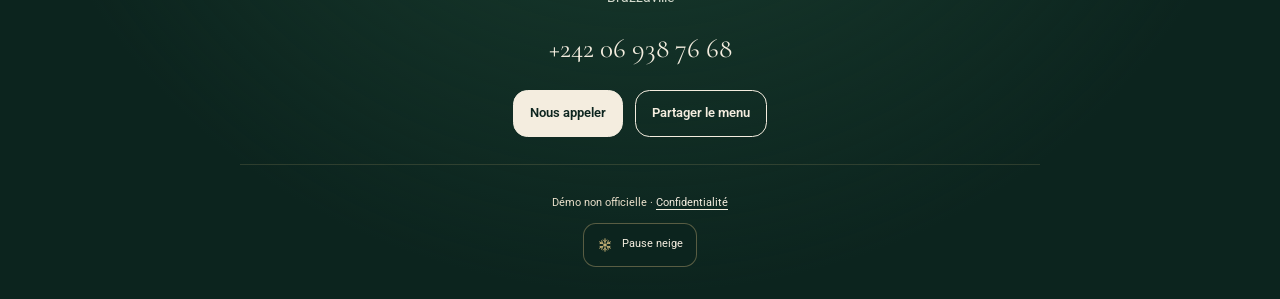
==== commit 57e3ede7: "Étend la neige à toutes les pages de Noël" ====
--- a/avis.html
+++ b/avis.html
@@ -12,8 +12,8 @@
       <link rel="stylesheet" href="./css/refinements.css">
     <script type="module" src="./assets/js/site.js"></script>
       <script type="module" src="./assets/js/reviews.js"></script>
-    <link rel="stylesheet" href="./css/theme-noel.css?v=2">
-    <script type="module" src="./assets/js/theme-noel.js?v=2"></script>
+    <link rel="stylesheet" href="./css/theme-noel.css?v=3">
+    <script type="module" src="./assets/js/theme-noel.js?v=3"></script>
   </head>
   <body>
     <header class="site-header">
--- a/css/theme-noel.css
+++ b/css/theme-noel.css
@@ -7,7 +7,12 @@
   --garnet: #791e32; --moss: #173d31; --plum: #791e32; --black-forest: #081b16;
   --line: #cec0a7; --focus: #86632d; --noel-gold: #e7c986; --noel-glow: #ffe8b0;
 }
-body { background: var(--cream); }
+body {
+  isolation: isolate;
+  background: radial-gradient(ellipse at 12% 18%, #cadcd0, transparent 58%),
+    radial-gradient(ellipse at 92% 74%, #c5d8cb, transparent 57%), #e8eee3;
+  background-attachment: fixed;
+}
 .site-header { position: relative; z-index: 30; min-height: 6.5rem; padding: 1.1rem max(1.5rem, calc((100% - 78rem) / 2)); border-bottom: 1px solid rgb(231 201 134 / 22%); background: var(--forest-night); }
 .site-header, .hero, .menu-banner, .page-heading, .site-footer, .editorial-panel { --focus: var(--noel-gold); --copper: var(--noel-gold); }
 .site-logo { width: 10rem; }
@@ -71,18 +76,37 @@
 .noel-lights i:nth-child(6) { left: 71%; top: 90%; animation-delay: -1s; }
 .noel-lights i:nth-child(7) { left: 84%; top: 71%; animation-delay: -3s; }
 .noel-lights i:nth-child(8) { left: 95%; top: 39%; animation-delay: -1.2s; }
-.noel-snow { position: absolute; z-index: 3; inset: 0; width: 100%; height: 100%; pointer-events: none; opacity: .85; }
+.noel-snow {
+  position: absolute;
+  z-index: 3;
+  inset: 0;
+  width: 100%;
+  height: 100%;
+  pointer-events: none;
+  opacity: .85;
+}
+.noel-snow--backdrop {
+  position: fixed;
+  z-index: -1;
+  opacity: 1;
+}
+.site-header, .site-footer { isolation: isolate; }
+.site-header > .noel-snow, .site-footer > .noel-snow { z-index: -1; }
+.site-header > .noel-snow { opacity: .48; }
 .noel-effects-control { position: absolute; z-index: 6; bottom: 1.4rem; left: max(1.5rem, calc((100% - 78rem) / 2)); display: inline-flex; align-items: center; gap: .55rem; min-height: 2.75rem; padding: .55rem .8rem; border: 1px solid rgb(231 201 134 / 35%); border-radius: .8rem; color: var(--cream); background: #0c241e; font-size: .66rem; cursor: pointer; }
 .noel-effects-control svg { width: 1rem; height: 1rem; color: var(--noel-gold); }
 .noel-effects-control:focus-visible { outline-color: var(--noel-gold); }
 .noel-effects-control:disabled { cursor: default; }
+.site-footer .noel-effects-control {
+  position: static;
+  margin-block: .75rem 0;
+}
 .hero--noel .hero__video-control { z-index: 6; right: max(1.5rem, calc((100% - 78rem) / 2)); bottom: 1.4rem; border-color: rgb(231 201 134 / 35%); font-size: .66rem; }
-.noel-motion-off .noel-bauble, .noel-motion-off .noel-lights i { animation-play-state: paused; }
 @keyframes noel-sway { from { transform: rotate(-3deg); } to { transform: rotate(3deg); } }
 @keyframes noel-glimmer { from { opacity: .4; } to { opacity: 1; } }
 
 /* Un court interlude ; le menu conserve sa propre page. */
-.noel-invitation { position: relative; overflow: hidden; display: grid; grid-template-columns: 1fr 1.6fr 1fr; align-items: center; gap: 2rem; padding: 4.5rem max(2rem, calc((100% - 78rem) / 2)); color: var(--forest); background: var(--cream); }
+.noel-invitation { position: relative; overflow: hidden; display: grid; grid-template-columns: 1fr 1.6fr 1fr; align-items: center; gap: 2rem; padding: 4.5rem max(2rem, calc((100% - 78rem) / 2)); color: var(--forest); }
 .noel-invitation__label { color: var(--garnet); font-size: .65rem; font-weight: 700; letter-spacing: .17em; text-transform: uppercase; }
 .noel-invitation h2 { font-size: clamp(2.4rem, 4vw, 3.7rem); line-height: 1.05; letter-spacing: -.025em; }
 .noel-invitation h2 em { color: var(--garnet); font-weight: 400; }
